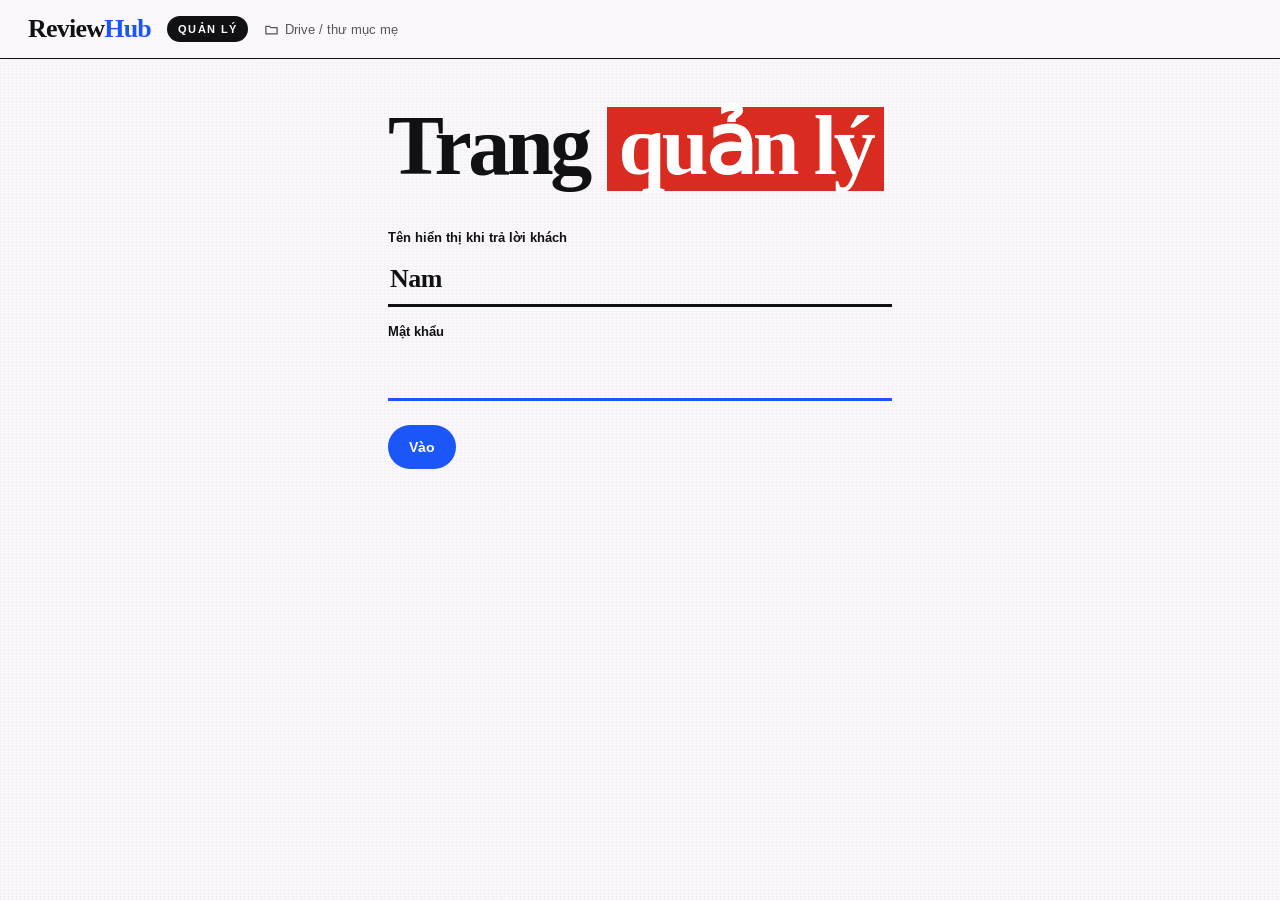
==== admin.html @ 8abb7553 "Review Hub: web nhận xét video theo timecode Co-Authored-By: Claude Opus 5.5 <noreply@anthropic.com>" ====
<!doctype html>
<html lang="vi">
<head>
<meta charset="utf-8">
<meta name="viewport" content="width=device-width, initial-scale=1, viewport-fit=cover, interactive-widget=resizes-content">
<title>Quản lý – Review Hub</title>
<meta name="robots" content="noindex">
<link rel="preconnect" href="https://fonts.googleapis.com">
<link rel="preconnect" href="https://fonts.gstatic.com" crossorigin>
<link rel="stylesheet" href="https://fonts.googleapis.com/css2?family=Tinos:ital,wght@0,400;0,700;1,700&family=Arimo:wght@400;500;700&display=swap">
<link rel="stylesheet" href="assets/app.css">
<script src="config.js"></script>
</head>
<body>
<div id="app"><div class="rh-center"><div class="rh-spin"></div>Đang tải…</div></div>
<script type="module" src="assets/admin.js"></script>
</body>
</html>
---- assets/app.css ----
/* Review Hub — blue editorial, nền trắng */
:root {
  --blue: #1B56F8; --blue-d: #1444AE; --blue-l: #EBF5FB;
  --ink: #111014; --ink-2: #55525C; --mute: #8A8693; --line: #E3DFE8; --line-2: #CFCBD6;
  --paper: #FBF8FC; --white: #fff; --red: #D92B1F; --soft: #F2F0F5;
  --serif: Tinos, 'Times New Roman', serif; --sans: Arimo, Helvetica, Arial, sans-serif;
}
* { box-sizing: border-box; }
html, body { margin: 0; height: 100%; }
body {
  font-family: var(--sans); color: var(--ink); background-color: var(--paper);
  background-image: repeating-linear-gradient(0deg, rgba(17,16,20,.02) 0 1px, transparent 1px 3px),
    repeating-linear-gradient(90deg, rgba(17,16,20,.015) 0 1px, transparent 1px 4px);
  -webkit-font-smoothing: antialiased;
}
button, input, textarea, select { font: inherit; color: inherit; }
button { cursor: pointer; }
a { color: var(--blue); }
mark { background: var(--red); color: #fff; padding: 0 .16em .05em; }
kbd { font: 700 12px var(--sans); background: var(--white); border: 1px solid var(--line-2); border-radius: 4px; padding: 1px 6px; color: var(--ink); }
:focus-visible { outline: 3px solid var(--blue); outline-offset: 2px; }
.grow { flex: 1 1 auto; }
.red { color: var(--red); }
.mute { color: var(--mute); }
.link { background: none; border: 0; padding: 4px 0; color: var(--ink-2); font-size: 13px; text-decoration: underline; text-underline-offset: 3px; text-decoration-color: var(--line-2); min-height: 32px; }
.link:hover { color: var(--ink); }
.link.danger { color: var(--red); }
[hidden] { display: none !important; }

/* ---------- khung chung ---------- */
.rh-top { display: flex; align-items: center; gap: 16px; flex-wrap: wrap; padding: 14px 28px; border-bottom: 1.5px solid var(--ink); background: rgba(251,248,252,.92); position: sticky; top: 0; z-index: 20; backdrop-filter: blur(6px); }
.rh-brand { font-family: var(--serif); font-weight: 700; font-size: 26px; letter-spacing: -.03em; color: var(--ink); text-decoration: none; }
.rh-brand span { color: var(--blue); }
.rh-crumb { font-family: var(--serif); font-weight: 700; font-size: 19px; color: var(--ink-2); }
.rh-pill { font: 700 12px var(--sans); padding: 6px 11px; border-radius: 999px; background: var(--soft); color: var(--ink-2); white-space: nowrap; }
.rh-pill.dark { background: var(--ink); color: #fff; letter-spacing: .12em; font-size: 11px; }
.rh-pill.red { background: var(--red); color: #fff; }
.rh-btn { display: inline-flex; align-items: center; justify-content: center; gap: 8px; min-height: 44px; padding: 0 20px; border-radius: 999px; border: 1.5px solid transparent; font: 700 14px var(--sans); text-decoration: none; white-space: nowrap; }
.rh-btn.primary { background: var(--blue); color: #fff; }
.rh-btn.primary:hover { background: #0A50F2; }
.rh-btn.dark { background: var(--ink); color: #fff; }
.rh-btn.outline { border-color: var(--ink); color: var(--ink); background: transparent; font-weight: 500; }
.rh-btn.ghost { border-color: var(--line-2); background: var(--white); color: var(--ink); font-weight: 500; }
.rh-btn.sm { min-height: 38px; padding: 0 15px; font-size: 13px; }
.rh-btn.lg { min-height: 54px; padding: 0 30px; font-size: 16px; }
.rh-btn:disabled { opacity: .5; cursor: progress; }
.rh-row { display: flex; align-items: center; gap: 12px; }
.rh-row.wrap { flex-wrap: wrap; }
.rh-ava { width: 32px; height: 32px; flex: 0 0 32px; border-radius: 50%; background: var(--ink); color: #fff; font: 700 13px var(--sans); display: inline-flex; align-items: center; justify-content: center; }
.rh-user { display: flex; align-items: center; gap: 8px; background: none; border: 0; padding: 4px; font-weight: 700; font-size: 14px; min-height: 44px; }
.rh-userbox { display: flex; align-items: center; gap: 10px; font-size: 14px; }
.rh-back { width: 44px; height: 44px; border-radius: 50%; border: 1.5px solid var(--line-2); background: var(--white); display: inline-flex; align-items: center; justify-content: center; }
.rh-note { font-size: 13px; color: var(--ink-2); display: inline-flex; align-items: center; gap: 6px; }
.rh-kicker { margin: 0 0 8px; font-size: 13px; font-weight: 700; letter-spacing: .14em; text-transform: uppercase; color: var(--blue); }
.rh-h1 { margin: 0; font-family: var(--serif); font-weight: 700; font-size: clamp(44px, 7vw, 84px); line-height: .94; letter-spacing: -.04em; }
.rh-h1 mark { display: inline-block; padding: 0 .14em .06em; }
.rh-lead { font-family: var(--serif); font-style: italic; font-weight: 700; font-size: 21px; color: var(--ink-2); margin: 14px 0 0; }
.rh-main { max-width: 1180px; margin: 0 auto; padding: 48px 28px 80px; }
.rh-main.wide { max-width: 1320px; }
.rh-main.narrow { max-width: 560px; }
.rh-center { min-height: 60vh; display: flex; flex-direction: column; gap: 16px; align-items: center; justify-content: center; color: var(--ink-2); }
.rh-spin { width: 34px; height: 34px; border-radius: 50%; border: 3px solid var(--line); border-top-color: var(--blue); animation: spin 0.8s linear infinite; }
@keyframes spin { to { transform: rotate(360deg); } }
.rh-toast { position: fixed; left: 50%; bottom: 24px; transform: translate(-50%, 30px); opacity: 0; transition: .25s; background: var(--ink); color: #fff; padding: 12px 18px; border-radius: 10px; font-size: 14px; z-index: 100; pointer-events: none; max-width: 90vw; }
.rh-toast.show { opacity: 1; transform: translate(-50%, 0); }
.rh-toast.err { background: var(--red); }
.demo-bar { background: var(--blue-l); color: var(--blue-d); border-radius: 10px; padding: 10px 14px; font-size: 14px; margin-bottom: 32px; display: flex; flex-wrap: wrap; gap: 6px; align-items: center; }
.demo-bar .link { color: var(--blue-d); min-height: 0; }
.rh-chip { min-height: 42px; padding: 0 16px; border-radius: 999px; border: 1.5px solid var(--line-2); background: var(--white); font-size: 14px; }
.rh-chip[aria-pressed="true"] { background: var(--ink); color: #fff; border-color: var(--ink); font-weight: 700; }

/* modal tên */
.rh-modal { position: fixed; inset: 0; background: rgba(17,16,20,.45); display: flex; align-items: center; justify-content: center; z-index: 90; padding: 16px; }
.rh-modal-card { background: var(--white); border: 1.5px solid var(--ink); border-radius: 16px; padding: 28px; width: min(480px, 100%); display: flex; flex-direction: column; gap: 12px; }
.rh-modal-card h2 { margin: 0; font-family: var(--serif); font-size: 44px; line-height: .95; letter-spacing: -.03em; }
.rh-modal-card .rh-sub { margin: 0; color: var(--ink-2); font-size: 14px; }
.rh-modal-card label, .wel-label, .login label { font-size: 13px; font-weight: 700; margin-top: 6px; }
.rh-modal-card input, .wel-form input, .login input { font: 700 26px var(--serif); border: 0; border-bottom: 3px solid var(--ink); background: transparent; padding: 6px 2px; min-height: 52px; letter-spacing: -.02em; }
.rh-modal-card input:focus, .wel-form input:focus, .login input:focus { outline: none; border-color: var(--blue); }
.rh-modal-card .rh-row { justify-content: flex-end; margin-top: 8px; }

.rh-modal-card.small { width: min(400px, 100%); }
.rh-confirm { margin: 0; font: 700 28px/1.1 var(--serif); letter-spacing: -.02em; }
.rh-btn.primary.danger { background: var(--red); }

/* chào khách */
.wel { max-width: 1180px; margin: 0 auto; padding: 56px 28px; display: flex; flex-wrap: wrap; gap: 64px; align-items: center; justify-content: center; min-height: calc(100vh - 80px); }
.wel-art { position: relative; width: 240px; height: 360px; }
.wel-thumb { position: absolute; border-radius: 6px; overflow: hidden; background: var(--blue); display: flex; align-items: center; justify-content: center; color: #fff; font: 700 28px var(--serif); text-align: center; padding: 10px; }
.wel-thumb img { width: 100%; height: 100%; object-fit: cover; position: absolute; inset: 0; }
.wel-thumb.front { width: 190px; height: 338px; right: 0; top: 0; box-shadow: 0 30px 60px -30px rgba(27,86,248,.7); }
.wel-thumb.back { width: 150px; height: 266px; left: 0; bottom: 0; background: #121318; transform: rotate(-6deg); }
.wel-form { flex: 0 1 520px; display: flex; flex-direction: column; gap: 12px; }
.wel-form .rh-row { margin-top: 12px; flex-wrap: wrap; }

/* lưới video của khách */
.vgrid { display: grid; grid-template-columns: repeat(auto-fill, minmax(320px, 1fr)); gap: 44px; margin-top: 44px; }
.vcard { display: flex; gap: 22px; color: var(--ink); text-decoration: none; align-items: flex-start; }
.vcard-thumb { position: relative; flex: 0 0 150px; aspect-ratio: 9 / 16; border-radius: 5px; overflow: hidden; background: var(--blue); display: flex; align-items: center; justify-content: center; box-shadow: 0 24px 50px -26px rgba(27,86,248,.7); }
.vcard-thumb img { position: absolute; inset: 0; width: 100%; height: 100%; object-fit: cover; z-index: 1; }
.vcard-fallback { color: #fff; font: 700 22px var(--serif); text-align: center; padding: 8px; line-height: 1; }
.vcard-ver { position: absolute; z-index: 2; top: 8px; left: 8px; background: var(--white); color: var(--ink); font: 700 11px var(--sans); padding: 4px 8px; border-radius: 999px; }
.vcard-ver.new { color: var(--blue); }
.vcard-body { display: flex; flex-direction: column; gap: 8px; padding-top: 4px; }
.vcard-body h2 { margin: 0; font: 700 30px/1 var(--serif); letter-spacing: -.02em; }
.vcard-body p { margin: 0; font-size: 14px; }
.vcard-body .rh-btn { align-self: flex-start; margin-top: 6px; }
.vcard:hover h2 { text-decoration: underline; text-decoration-thickness: 2px; text-underline-offset: 4px; }

/* đăng nhập + quản lý */
.login { display: flex; flex-direction: column; gap: 10px; margin-top: 32px; }
.login .rh-btn { margin-top: 14px; align-self: flex-start; }
.login .err { color: var(--red); font-weight: 700; margin: 0; }
.ad-hero { display: flex; flex-wrap: wrap; align-items: flex-end; gap: 24px; justify-content: space-between; margin-bottom: 40px; }
.ad-proj { border-top: 3px solid var(--ink); padding: 22px 0 10px; margin-top: 28px; }
.ad-proj-head { display: flex; align-items: center; gap: 14px; flex-wrap: wrap; }
.ad-proj-name { display: flex; align-items: center; gap: 10px; background: none; border: 0; padding: 0; min-height: 44px; }
.ad-proj-name h2 { margin: 0; font: 700 42px/1 var(--serif); letter-spacing: -.03em; }
.ad-proj-name .chev { display: inline-flex; transition: transform .2s; transform: rotate(90deg); }
.ad-proj.col .ad-proj-name .chev { transform: none; }
.ad-proj.col .ad-proj-name h2 { color: var(--mute); }
.ad-rows { margin-top: 16px; }
.ad-row { display: flex; flex-wrap: wrap; align-items: center; gap: 18px; padding: 14px 0; border-top: 1px solid var(--line); }
.ad-thumb { width: 54px; height: 96px; border-radius: 3px; background: var(--blue); overflow: hidden; flex: 0 0 auto; }
.ad-thumb img { width: 100%; height: 100%; object-fit: cover; display: block; }
.ad-name { flex: 1 1 240px; min-width: 0; display: flex; flex-direction: column; gap: 4px; }
.ad-name a { font: 700 25px var(--serif); letter-spacing: -.02em; color: var(--ink); text-decoration: none; }
.ad-name a:hover { text-decoration: underline; }
.ad-vers { display: flex; gap: 6px; flex-wrap: wrap; }
.ad-ver { font: 500 13px var(--sans); padding: 8px 11px; border-radius: 6px; background: var(--soft); color: var(--ink-2); text-decoration: none; min-height: 34px; display: inline-flex; align-items: center; }
.ad-ver.last { background: var(--blue); color: #fff; font-weight: 700; }
.ad-count { width: 150px; font-size: 14px; }
.ad-last { width: 170px; }

/* ---------- màn hình review ---------- */
.rv { height: 100vh; height: 100dvh; display: flex; flex-direction: column; }
.rv-top { position: static; gap: 14px; }
.rv-title { display: flex; align-items: baseline; gap: 10px; min-width: 0; flex-wrap: wrap; }
.rv-proj { font-size: 13px; color: var(--ink-2); }
.rv-vname { font: 700 22px var(--serif); letter-spacing: -.02em; }
.rv-vers { display: flex; border: 1.5px solid var(--ink); border-radius: 999px; overflow: hidden; flex: 0 0 auto; }
.rv-vers button { border: 0; background: var(--white); color: var(--ink-2); padding: 0 13px; min-height: 36px; font-size: 13px; border-left: 1px solid var(--line); }
.rv-vers button:first-child { border-left: 0; }
.rv-vers button[aria-pressed="true"] { background: var(--blue); color: #fff; font-weight: 700; }
.rv-body { flex: 1 1 auto; display: flex; min-height: 0; }
.rv-main { flex: 1 1 auto; min-width: 0; display: flex; flex-direction: column; align-items: stretch; padding: 16px 24px 14px; gap: 12px; }
.rv-tip { align-self: center; display: flex; flex-wrap: wrap; gap: 6px 16px; align-items: center; font-size: 13px; color: var(--ink-2); border: 1px solid var(--line); background: var(--white); border-radius: 999px; padding: 7px 16px; }
.rv-tip b { color: var(--blue); }
.rv-stagewrap { flex: 1 1 auto; min-height: 0; display: flex; gap: 14px; }
.rv-tools { display: flex; flex-direction: column; gap: 6px; background: var(--white); border: 1.5px solid var(--ink); border-radius: 14px; padding: 8px; align-self: center; }
.rv-tool { width: 44px; height: 44px; border-radius: 10px; border: 0; background: var(--white); display: flex; align-items: center; justify-content: center; color: var(--ink); }
.rv-tool:hover { background: var(--soft); }
.rv-tool[aria-pressed="true"] { background: var(--ink); color: #fff; }
.rv-tools-sep { height: 1px; background: var(--line); margin: 2px 4px; }
.rv-color { width: 44px; height: 34px; border: 0; background: none; display: flex; align-items: center; justify-content: center; border-radius: 8px; }
.rv-color span { width: 22px; height: 22px; border-radius: 50%; box-shadow: inset 0 0 0 1px rgba(17,16,20,.25); }
.rv-color[aria-pressed="true"] span { box-shadow: 0 0 0 3px var(--white), 0 0 0 5px var(--ink); }
.rv-stagebox { position: relative; flex: 1 1 auto; min-width: 0; min-height: 0; display: flex; align-items: center; justify-content: center; }
.rv-stage { position: relative; background: #000; border-radius: 4px; overflow: hidden; touch-action: none; user-select: none; -webkit-user-select: none; box-shadow: 0 30px 60px -32px rgba(27,86,248,.55); }
.rv-stage.tool-cursor { cursor: copy; }
.rv-stage:not(.tool-cursor) { cursor: crosshair; }
.rv-video { position: absolute; inset: 0; width: 100%; height: 100%; object-fit: fill; display: block; pointer-events: none; }
.rv-ov { position: absolute; inset: 0; pointer-events: none; overflow: visible; }
.rv-pins { position: absolute; inset: 0; pointer-events: none; }
.rv-pin { position: absolute; width: 30px; height: 44px; margin: -44px 0 0 -15px; border: 0; padding: 0; background: none; pointer-events: auto; cursor: pointer; display: flex; flex-direction: column; align-items: center; }
.rv-pin span { width: 30px; height: 30px; border-radius: 50%; border: 2.5px solid #fff; display: flex; align-items: center; justify-content: center; color: #fff; font: 700 13px var(--sans); background: var(--ink); box-shadow: 0 4px 12px rgba(0,0,0,.35); }
.rv-pin::after { content: ''; width: 2.5px; height: 14px; background: #fff; box-shadow: 0 2px 4px rgba(0,0,0,.4); }
.rv-pin.done span { background: #8A8693; }
.rv-pin.sel span { background: #fff; color: var(--blue); border-color: var(--blue); box-shadow: 0 0 0 4px rgba(255,255,255,.6), 0 4px 12px rgba(0,0,0,.35); }
.rv-pin.draft span { background: var(--red); box-shadow: 0 0 0 6px rgba(217,43,31,.3); }
.rv-pin.draft { pointer-events: none; }
.rv-label { position: absolute; left: 0; top: 0; max-width: 85%; background: var(--ink); color: #fff; font: 700 13px/1.35 var(--sans); padding: 7px 11px; border-radius: 0 0 8px 0; pointer-events: none; }
.rv-loading { position: absolute; inset: auto; color: var(--ink-2); background: var(--white); border: 1px solid var(--line); border-radius: 10px; padding: 10px 14px; font-size: 14px; max-width: 320px; text-align: center; }
.rv-quick { position: absolute; z-index: 5; width: 330px; background: var(--white); border: 1.5px solid var(--ink); border-radius: 12px; box-shadow: 0 20px 40px -18px rgba(17,16,20,.45); padding: 14px; display: flex; flex-direction: column; gap: 10px; }
.rv-quick-title, .rv-gen-label { font: 700 11px var(--sans); letter-spacing: .12em; text-transform: uppercase; color: var(--red); }
.rv-gen-label { color: var(--blue); }
.rv-quick textarea, .rv-composer textarea, .rv-reply textarea { width: 100%; font: 400 17px/1.3 var(--serif); border: 0; border-bottom: 2px solid var(--ink); resize: none; padding: 2px 0 6px; background: transparent; }
.rv-quick textarea:focus, .rv-composer textarea:focus, .rv-reply textarea:focus { outline: none; border-color: var(--blue); }
.rv-quick-row { display: flex; align-items: center; gap: 8px; }
.rv-composer .rv-quick-row, .rv-reply .rv-quick-row { flex-wrap: wrap; }
.rv-hint { font-size: 12px; color: var(--mute); }
.rv-ctrl { display: flex; flex-direction: column; gap: 6px; width: 100%; max-width: 900px; align-self: center; }
.rv-tl { position: relative; height: 30px; cursor: pointer; touch-action: none; }
.rv-tl-track { position: absolute; left: 0; right: 0; top: 18px; height: 5px; background: var(--line); border-radius: 3px; }
.rv-tl-prog { position: absolute; left: 0; top: 18px; height: 5px; background: var(--blue); border-radius: 3px; pointer-events: none; }
.rv-tl-head { position: absolute; top: 12px; width: 16px; height: 16px; margin-left: -8px; border-radius: 50%; background: var(--blue); border: 3px solid #fff; box-shadow: 0 0 0 1.5px var(--blue); pointer-events: none; }
.rv-tl-marks { position: absolute; inset: 0; }
.rv-mark { position: absolute; top: 0; width: 14px; height: 14px; margin-left: -7px; border-radius: 50%; border: 2px solid #fff; padding: 0; background: var(--red); box-shadow: 0 1px 3px rgba(0,0,0,.25); }
.rv-mark::before { content: ''; position: absolute; inset: -8px; }
.rv-mark.done { background: #B8BDCB; }
.rv-mark.sel { background: var(--blue); }
.rv-ctrl-row { display: flex; align-items: center; gap: 10px; flex-wrap: wrap; }
.rv-icon { width: 44px; height: 44px; border-radius: 50%; border: 1.5px solid var(--line-2); background: var(--white); display: inline-flex; align-items: center; justify-content: center; }
.rv-play { width: 52px; height: 52px; border-radius: 50%; border: 0; background: var(--ink); color: #fff; display: inline-flex; align-items: center; justify-content: center; }
.rv-time { font: 700 20px var(--sans); letter-spacing: -.01em; margin-left: 6px; font-variant-numeric: tabular-nums; }
.rv-time span { color: var(--mute); font-weight: 400; }
.rv-frame { font-size: 12px; color: var(--mute); font-variant-numeric: tabular-nums; }
.rv-speed { min-height: 40px; border: 1.5px solid var(--line-2); border-radius: 999px; padding: 0 10px; background: var(--white); font-size: 13px; }

.rv-side { flex: 0 0 420px; max-width: 460px; border-left: 1.5px solid var(--ink); background: var(--white); display: flex; flex-direction: column; min-height: 0; }
.rv-side-head { padding: 14px 22px 0; display: flex; align-items: flex-end; gap: 18px; border-bottom: 1px solid var(--line); flex-wrap: wrap; }
.rv-count { margin: 0; padding: 10px 0 12px; font: 700 15px/1 var(--sans); letter-spacing: 0; white-space: nowrap; }
.rv-tabs { display: flex; gap: 16px; }
.rv-tabs button { background: none; border: 0; border-bottom: 3px solid transparent; padding: 10px 0; min-height: 44px; font-size: 14px; color: var(--ink-2); }
.rv-tabs button[aria-selected="true"] { border-bottom-color: var(--blue); color: var(--ink); font-weight: 700; }
.rv-list { flex: 1 1 auto; overflow: auto; padding: 6px 22px 10px; }
.rv-empty { color: var(--ink-2); font-family: var(--serif); font-style: italic; font-size: 18px; padding: 28px 0; }
.rv-c { padding: 14px 0; border-bottom: 1px solid var(--line); display: flex; flex-direction: column; gap: 8px; cursor: pointer; }
.rv-c.sel { background: var(--blue-l); margin: 6px -14px; padding: 14px; border-radius: 10px; border-bottom-color: transparent; }
.rv-c.editing { outline: 2px dashed var(--red); outline-offset: -2px; border-radius: 10px; margin: 6px -14px; padding: 14px; }
.rv-c-top { display: flex; align-items: center; gap: 10px; }
.rv-c-who { display: flex; flex-direction: column; font-size: 14px; line-height: 1.2; min-width: 0; }
.rv-ago { font-size: 12px; color: var(--mute); }
.rv-tc { font: 700 12px var(--sans); padding: 0 10px; min-height: 30px; border-radius: 999px; border: 0; background: var(--ink); color: #fff; white-space: nowrap; }
.rv-c.sel .rv-tc { background: var(--blue); }
.rv-c-text { margin: 0; font: 400 18px/1.3 var(--serif); letter-spacing: -.01em; white-space: pre-wrap; overflow-wrap: anywhere; }
.rv-c-text.muted { color: var(--red); font-style: italic; font-size: 15px; }
.rv-c.is-done .rv-c-text { color: var(--mute); text-decoration: line-through; }
.rv-c-act { display: flex; align-items: center; gap: 14px; flex-wrap: wrap; font-size: 13px; color: var(--ink-2); }
.rv-badge { display: inline-flex; align-items: center; gap: 5px; color: var(--red); font-weight: 700; }
.rv-check { display: inline-flex; align-items: center; gap: 6px; font-size: 13px; min-height: 32px; cursor: pointer; }
.rv-check input { width: 18px; height: 18px; accent-color: var(--blue); }
.rv-reply { margin-left: 18px; padding: 8px 0 4px 12px; border-left: 2px solid var(--line); display: flex; flex-direction: column; gap: 4px; cursor: default; }
.rv-reply-top { display: flex; align-items: center; gap: 8px; font-size: 13px; }
.rv-reply p { margin: 0; font: 400 16px/1.3 var(--serif); white-space: pre-wrap; overflow-wrap: anywhere; }
.rv-reply.editing { gap: 8px; }
.rv-old { padding: 0 22px; }
.rv-old-btn { width: 100%; display: flex; align-items: center; gap: 8px; background: var(--soft); border: 0; border-radius: 10px; padding: 12px 14px; margin: 8px 0; font-size: 14px; color: var(--ink-2); text-align: left; min-height: 44px; }
.rv-old-btn b { color: var(--ink); }
.rv-old-btn .chev { display: inline-flex; transition: transform .2s; }
.rv-old-btn[aria-expanded="true"] .chev { transform: rotate(90deg); }
.rv-old-list { max-height: 260px; overflow: auto; opacity: .85; }
.rv-composer { border-top: 1.5px solid var(--ink); padding: 14px 22px 18px; display: flex; flex-direction: column; gap: 10px; }

/* ---------- khung nhận xét bám ghim ---------- */
.rv-quick.up::before, .rv-quick.down::after { content: ''; position: absolute; left: var(--ax, 50%); width: 14px; height: 14px; margin-left: -7px; background: var(--white); border: 1.5px solid var(--ink); transform: rotate(45deg); }
.rv-quick.up::before { top: -8.5px; border-right: 0; border-bottom: 0; }
.rv-quick.down::after { bottom: -8.5px; border-left: 0; border-top: 0; }

/* ---------- ghi chú phiên bản ---------- */
.rv-note { margin: 16px 22px 0; padding: 14px 16px; background: var(--blue-l); border-radius: 12px; display: flex; flex-direction: column; gap: 8px; }
.rv-note-head { display: flex; align-items: center; gap: 10px; font-size: 13px; flex-wrap: wrap; }
.rv-note-head b { font: 700 12px var(--sans); letter-spacing: .12em; text-transform: uppercase; color: var(--blue-d); }
.rv-note-head .link { min-height: 28px; padding: 0; color: var(--blue-d); }
.rv-note-text { margin: 0; font: 400 17px/1.35 var(--serif); white-space: pre-wrap; overflow-wrap: anywhere; }
.rv-note-text.muted { color: var(--ink-2); font-style: italic; font-size: 15px; }
.rv-note textarea { width: 100%; font: 400 17px/1.35 var(--serif); border: 0; border-bottom: 2px solid var(--ink); background: transparent; resize: vertical; padding: 4px 0 6px; }
.rv-note textarea:focus { outline: none; border-color: var(--blue); }
.rv-note .rv-quick-row { flex-wrap: wrap; }
.rv-staff { display: inline-block; margin-left: 6px; font: 700 10px var(--sans); letter-spacing: .08em; text-transform: uppercase; background: var(--blue); color: #fff; padding: 2px 6px; border-radius: 4px; vertical-align: 2px; }

/* ---------- giao diện quản trị ---------- */
.rh-pill.light { background: rgba(255,255,255,.14); color: #fff; letter-spacing: .12em; font-size: 11px; text-decoration: none; }
.rh-btn.light { background: #fff; color: var(--ink); }
.rv.is-admin .rv-top, .rh-page.is-admin .rh-top { background: var(--ink); color: #fff; border-bottom-color: var(--ink); }
.rv.is-admin .rv-top .rv-proj, .rh-page.is-admin .rh-crumb { color: #B8BDCB; }
.rv.is-admin .rv-top .rh-back { background: transparent; border-color: rgba(255,255,255,.3); color: #fff; }
.rv.is-admin .rv-top .rv-vers { border-color: rgba(255,255,255,.5); }
.rv.is-admin .rv-top .rh-ava { background: #fff; color: var(--ink); }
.rh-page.is-admin .rh-brand, .rh-page.is-admin .rh-userbox, .rh-page.is-admin .rh-userbox .link { color: #fff; }
.rh-page.is-admin .rh-userbox .rh-ava { background: #fff; color: var(--ink); }

/* ---------- điện thoại / màn hẹp ---------- */
@media (max-width: 900px) {
  .rh-top { padding: 10px 14px; gap: 10px; }
  .rh-hide-sm { display: none !important; }
  .rh-main { padding: 28px 16px 60px; }
  .vgrid { grid-template-columns: 1fr; gap: 28px; }
  .vcard-thumb { flex-basis: 112px; }
  .vcard-body h2 { font-size: 24px; }
  .ad-proj-name h2 { font-size: 30px; }
  .ad-count, .ad-last { width: auto; }
  .ad-row { gap: 10px 14px; }

  .rv { height: auto; min-height: 100dvh; }
  .rv-top { flex-wrap: wrap; }
  .rv-top .rh-pill { display: none; }
  .rv-title { flex: 1 1 0; }
  .rv-vname { font-size: 18px; }
  .rv-proj { display: none; }
  .rv-vers { order: 5; width: 100%; overflow-x: auto; }
  .rv-vers button { flex: 1 0 auto; }
  .rh-user-name { display: none; }
  .rv-body { flex-direction: column; }
  .rv-main { padding: 10px 10px 8px; gap: 8px; }
  .rv-tip { display: none; }
  .rv-stagewrap { flex-direction: column; gap: 8px; }
  .rv-tools { flex-direction: row; align-self: stretch; justify-content: space-between; overflow-x: auto; padding: 4px; border-radius: 12px; }
  .rv-tools-sep { width: 1px; height: auto; margin: 4px 2px; }
  .rv-tool { width: 40px; height: 40px; flex: 0 0 auto; }
  .rv-color { width: 32px; flex: 0 0 auto; }
  .rv-stagebox { flex: 0 0 auto; }
  .rv-time { font-size: 17px; }
  .rv-frame { display: none; }
  .rv-side { flex: 1 1 auto; max-width: none; border-left: 0; border-top: 1.5px solid var(--ink); border-radius: 18px 18px 0 0; }
  .rv-side-head { padding: 14px 16px 0; }
  .rv-count { font-size: 15px; }
  .rv-list { overflow: visible; padding: 4px 16px 8px; }
  .rv-old { padding: 0 16px; }
  .rv-composer { padding: 12px 16px 20px; }
  .rv-hint { display: none; }
  .rv-note { margin: 12px 16px 0; }
  .rh-modal-card h2 { font-size: 34px; }
  .wel { gap: 28px; padding: 24px 16px; min-height: 0; }
  .wel-art { display: none; }
}
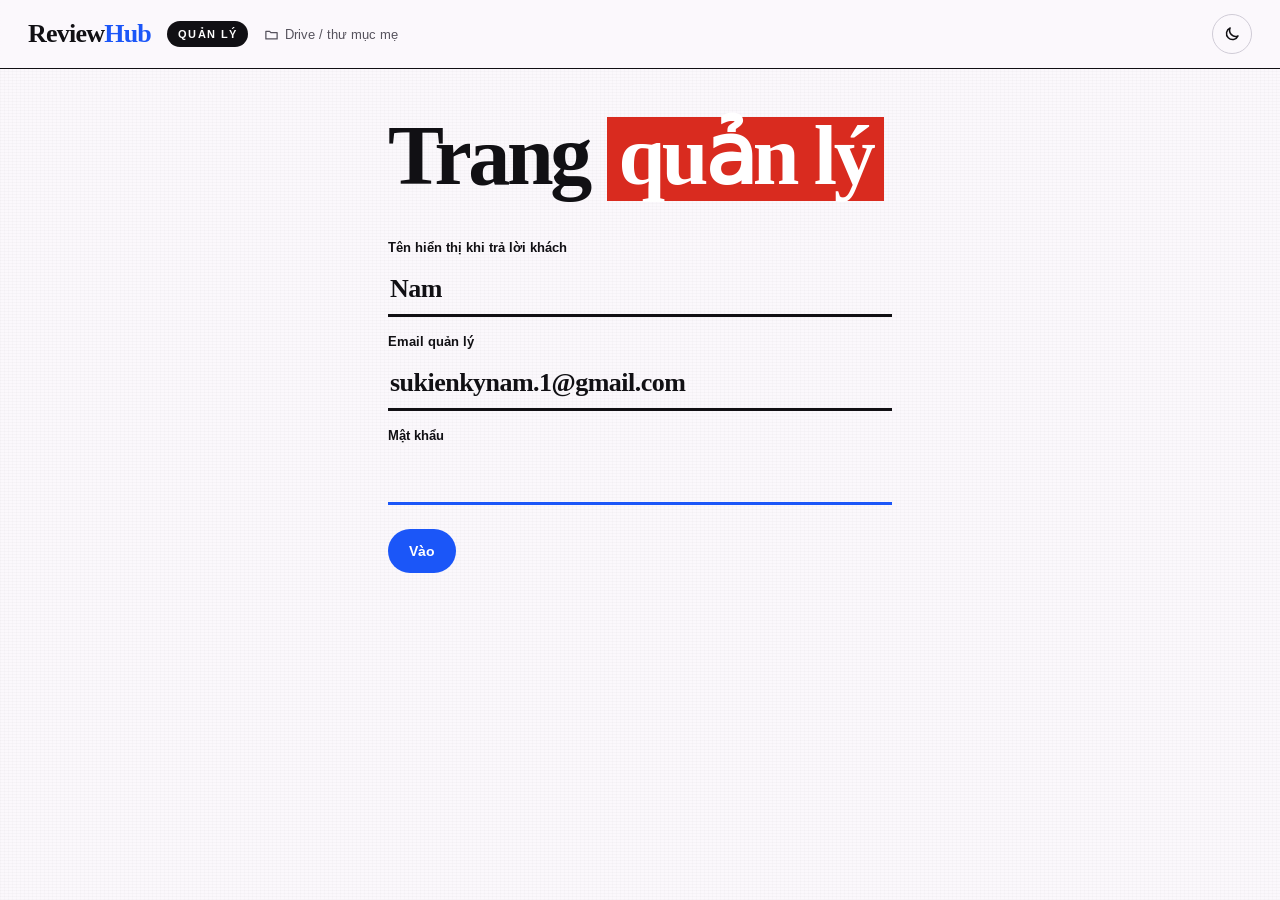
==== commit 59f7c890: "Thêm giao diện tối (nút chuyển sáng/tối, theo cài đặt máy) Co-Authored-By: Claude Opus 5.5 <noreply@" ====
--- a/admin.html
+++ b/admin.html
@@ -9,6 +9,7 @@
 <link rel="preconnect" href="https://fonts.gstatic.com" crossorigin>
 <link rel="stylesheet" href="https://fonts.googleapis.com/css2?family=Tinos:ital,wght@0,400;0,700;1,700&family=Arimo:wght@400;500;700&display=swap">
 <link rel="stylesheet" href="assets/app.css">
+<script>try{var t=localStorage.getItem("rh-theme")||(matchMedia("(prefers-color-scheme: dark)").matches?"dark":"light");document.documentElement.dataset.theme=t}catch(e){}</script>
 <script src="config.js"></script>
 </head>
 <body>
--- a/assets/app.css
+++ b/assets/app.css
@@ -3,6 +3,7 @@
   --blue: #1B56F8; --blue-d: #1444AE; --blue-l: #EBF5FB;
   --ink: #111014; --ink-2: #55525C; --mute: #8A8693; --line: #E3DFE8; --line-2: #CFCBD6;
   --paper: #FBF8FC; --white: #fff; --red: #D92B1F; --soft: #F2F0F5;
+  --on-ink: #fff; --surface-ink: #111014;
   --serif: Tinos, 'Times New Roman', serif; --sans: Arimo, Helvetica, Arial, sans-serif;
 }
 * { box-sizing: border-box; }
@@ -33,12 +34,12 @@
 .rh-brand span { color: var(--blue); }
 .rh-crumb { font-family: var(--serif); font-weight: 700; font-size: 19px; color: var(--ink-2); }
 .rh-pill { font: 700 12px var(--sans); padding: 6px 11px; border-radius: 999px; background: var(--soft); color: var(--ink-2); white-space: nowrap; }
-.rh-pill.dark { background: var(--ink); color: #fff; letter-spacing: .12em; font-size: 11px; }
+.rh-pill.dark { background: var(--ink); color: var(--on-ink); letter-spacing: .12em; font-size: 11px; }
 .rh-pill.red { background: var(--red); color: #fff; }
 .rh-btn { display: inline-flex; align-items: center; justify-content: center; gap: 8px; min-height: 44px; padding: 0 20px; border-radius: 999px; border: 1.5px solid transparent; font: 700 14px var(--sans); text-decoration: none; white-space: nowrap; }
 .rh-btn.primary { background: var(--blue); color: #fff; }
 .rh-btn.primary:hover { background: #0A50F2; }
-.rh-btn.dark { background: var(--ink); color: #fff; }
+.rh-btn.dark { background: var(--ink); color: var(--on-ink); }
 .rh-btn.outline { border-color: var(--ink); color: var(--ink); background: transparent; font-weight: 500; }
 .rh-btn.ghost { border-color: var(--line-2); background: var(--white); color: var(--ink); font-weight: 500; }
 .rh-btn.sm { min-height: 38px; padding: 0 15px; font-size: 13px; }
@@ -46,7 +47,7 @@
 .rh-btn:disabled { opacity: .5; cursor: progress; }
 .rh-row { display: flex; align-items: center; gap: 12px; }
 .rh-row.wrap { flex-wrap: wrap; }
-.rh-ava { width: 32px; height: 32px; flex: 0 0 32px; border-radius: 50%; background: var(--ink); color: #fff; font: 700 13px var(--sans); display: inline-flex; align-items: center; justify-content: center; }
+.rh-ava { width: 32px; height: 32px; flex: 0 0 32px; border-radius: 50%; background: var(--ink); color: var(--on-ink); font: 700 13px var(--sans); display: inline-flex; align-items: center; justify-content: center; }
 .rh-user { display: flex; align-items: center; gap: 8px; background: none; border: 0; padding: 4px; font-weight: 700; font-size: 14px; min-height: 44px; }
 .rh-userbox { display: flex; align-items: center; gap: 10px; font-size: 14px; }
 .rh-back { width: 44px; height: 44px; border-radius: 50%; border: 1.5px solid var(--line-2); background: var(--white); display: inline-flex; align-items: center; justify-content: center; }
@@ -61,13 +62,13 @@
 .rh-center { min-height: 60vh; display: flex; flex-direction: column; gap: 16px; align-items: center; justify-content: center; color: var(--ink-2); }
 .rh-spin { width: 34px; height: 34px; border-radius: 50%; border: 3px solid var(--line); border-top-color: var(--blue); animation: spin 0.8s linear infinite; }
 @keyframes spin { to { transform: rotate(360deg); } }
-.rh-toast { position: fixed; left: 50%; bottom: 24px; transform: translate(-50%, 30px); opacity: 0; transition: .25s; background: var(--ink); color: #fff; padding: 12px 18px; border-radius: 10px; font-size: 14px; z-index: 100; pointer-events: none; max-width: 90vw; }
+.rh-toast { position: fixed; left: 50%; bottom: 24px; transform: translate(-50%, 30px); opacity: 0; transition: .25s; background: var(--ink); color: var(--on-ink); padding: 12px 18px; border-radius: 10px; font-size: 14px; z-index: 100; pointer-events: none; max-width: 90vw; }
 .rh-toast.show { opacity: 1; transform: translate(-50%, 0); }
 .rh-toast.err { background: var(--red); }
 .demo-bar { background: var(--blue-l); color: var(--blue-d); border-radius: 10px; padding: 10px 14px; font-size: 14px; margin-bottom: 32px; display: flex; flex-wrap: wrap; gap: 6px; align-items: center; }
 .demo-bar .link { color: var(--blue-d); min-height: 0; }
 .rh-chip { min-height: 42px; padding: 0 16px; border-radius: 999px; border: 1.5px solid var(--line-2); background: var(--white); font-size: 14px; }
-.rh-chip[aria-pressed="true"] { background: var(--ink); color: #fff; border-color: var(--ink); font-weight: 700; }
+.rh-chip[aria-pressed="true"] { background: var(--ink); color: var(--on-ink); border-color: var(--ink); font-weight: 700; }
 
 /* modal tên */
 .rh-modal { position: fixed; inset: 0; background: rgba(17,16,20,.45); display: flex; align-items: center; justify-content: center; z-index: 90; padding: 16px; }
@@ -150,7 +151,7 @@
 .rv-tools { display: flex; flex-direction: column; gap: 6px; background: var(--white); border: 1.5px solid var(--ink); border-radius: 14px; padding: 8px; align-self: center; }
 .rv-tool { width: 44px; height: 44px; border-radius: 10px; border: 0; background: var(--white); display: flex; align-items: center; justify-content: center; color: var(--ink); }
 .rv-tool:hover { background: var(--soft); }
-.rv-tool[aria-pressed="true"] { background: var(--ink); color: #fff; }
+.rv-tool[aria-pressed="true"] { background: var(--ink); color: var(--on-ink); }
 .rv-tools-sep { height: 1px; background: var(--line); margin: 2px 4px; }
 .rv-color { width: 44px; height: 34px; border: 0; background: none; display: flex; align-items: center; justify-content: center; border-radius: 8px; }
 .rv-color span { width: 22px; height: 22px; border-radius: 50%; box-shadow: inset 0 0 0 1px rgba(17,16,20,.25); }
@@ -163,13 +164,13 @@
 .rv-ov { position: absolute; inset: 0; pointer-events: none; overflow: visible; }
 .rv-pins { position: absolute; inset: 0; pointer-events: none; }
 .rv-pin { position: absolute; width: 30px; height: 44px; margin: -44px 0 0 -15px; border: 0; padding: 0; background: none; pointer-events: auto; cursor: pointer; display: flex; flex-direction: column; align-items: center; }
-.rv-pin span { width: 30px; height: 30px; border-radius: 50%; border: 2.5px solid #fff; display: flex; align-items: center; justify-content: center; color: #fff; font: 700 13px var(--sans); background: var(--ink); box-shadow: 0 4px 12px rgba(0,0,0,.35); }
+.rv-pin span { width: 30px; height: 30px; border-radius: 50%; border: 2.5px solid #fff; display: flex; align-items: center; justify-content: center; color: #fff; font: 700 13px var(--sans); background: var(--surface-ink); box-shadow: 0 4px 12px rgba(0,0,0,.35); }
 .rv-pin::after { content: ''; width: 2.5px; height: 14px; background: #fff; box-shadow: 0 2px 4px rgba(0,0,0,.4); }
 .rv-pin.done span { background: #8A8693; }
 .rv-pin.sel span { background: #fff; color: var(--blue); border-color: var(--blue); box-shadow: 0 0 0 4px rgba(255,255,255,.6), 0 4px 12px rgba(0,0,0,.35); }
 .rv-pin.draft span { background: var(--red); box-shadow: 0 0 0 6px rgba(217,43,31,.3); }
 .rv-pin.draft { pointer-events: none; }
-.rv-label { position: absolute; left: 0; top: 0; max-width: 85%; background: var(--ink); color: #fff; font: 700 13px/1.35 var(--sans); padding: 7px 11px; border-radius: 0 0 8px 0; pointer-events: none; }
+.rv-label { position: absolute; left: 0; top: 0; max-width: 85%; background: var(--surface-ink); color: #fff; font: 700 13px/1.35 var(--sans); padding: 7px 11px; border-radius: 0 0 8px 0; pointer-events: none; }
 .rv-loading { position: absolute; inset: auto; color: var(--ink-2); background: var(--white); border: 1px solid var(--line); border-radius: 10px; padding: 10px 14px; font-size: 14px; max-width: 320px; text-align: center; }
 .rv-quick { position: absolute; z-index: 5; width: 330px; background: var(--white); border: 1.5px solid var(--ink); border-radius: 12px; box-shadow: 0 20px 40px -18px rgba(17,16,20,.45); padding: 14px; display: flex; flex-direction: column; gap: 10px; }
 .rv-quick-title, .rv-gen-label { font: 700 11px var(--sans); letter-spacing: .12em; text-transform: uppercase; color: var(--red); }
@@ -191,7 +192,7 @@
 .rv-mark.sel { background: var(--blue); }
 .rv-ctrl-row { display: flex; align-items: center; gap: 10px; flex-wrap: wrap; }
 .rv-icon { width: 44px; height: 44px; border-radius: 50%; border: 1.5px solid var(--line-2); background: var(--white); display: inline-flex; align-items: center; justify-content: center; }
-.rv-play { width: 52px; height: 52px; border-radius: 50%; border: 0; background: var(--ink); color: #fff; display: inline-flex; align-items: center; justify-content: center; }
+.rv-play { width: 52px; height: 52px; border-radius: 50%; border: 0; background: var(--ink); color: var(--on-ink); display: inline-flex; align-items: center; justify-content: center; }
 .rv-time { font: 700 20px var(--sans); letter-spacing: -.01em; margin-left: 6px; font-variant-numeric: tabular-nums; }
 .rv-time span { color: var(--mute); font-weight: 400; }
 .rv-frame { font-size: 12px; color: var(--mute); font-variant-numeric: tabular-nums; }
@@ -211,7 +212,7 @@
 .rv-c-top { display: flex; align-items: center; gap: 10px; }
 .rv-c-who { display: flex; flex-direction: column; font-size: 14px; line-height: 1.2; min-width: 0; }
 .rv-ago { font-size: 12px; color: var(--mute); }
-.rv-tc { font: 700 12px var(--sans); padding: 0 10px; min-height: 30px; border-radius: 999px; border: 0; background: var(--ink); color: #fff; white-space: nowrap; }
+.rv-tc { font: 700 12px var(--sans); padding: 0 10px; min-height: 30px; border-radius: 999px; border: 0; background: var(--ink); color: var(--on-ink); white-space: nowrap; }
 .rv-c.sel .rv-tc { background: var(--blue); }
 .rv-c-text { margin: 0; font: 400 18px/1.3 var(--serif); letter-spacing: -.01em; white-space: pre-wrap; overflow-wrap: anywhere; }
 .rv-c-text.muted { color: var(--red); font-style: italic; font-size: 15px; }
@@ -251,14 +252,44 @@
 
 /* ---------- giao diện quản trị ---------- */
 .rh-pill.light { background: rgba(255,255,255,.14); color: #fff; letter-spacing: .12em; font-size: 11px; text-decoration: none; }
-.rh-btn.light { background: #fff; color: var(--ink); }
-.rv.is-admin .rv-top, .rh-page.is-admin .rh-top { background: var(--ink); color: #fff; border-bottom-color: var(--ink); }
+.rh-btn.light { background: #fff; color: #111014; }
+.rv.is-admin .rv-top, .rh-page.is-admin .rh-top { background: var(--surface-ink); color: #fff; border-bottom-color: var(--surface-ink); }
 .rv.is-admin .rv-top .rv-proj, .rh-page.is-admin .rh-crumb { color: #B8BDCB; }
 .rv.is-admin .rv-top .rh-back { background: transparent; border-color: rgba(255,255,255,.3); color: #fff; }
 .rv.is-admin .rv-top .rv-vers { border-color: rgba(255,255,255,.5); }
-.rv.is-admin .rv-top .rh-ava { background: #fff; color: var(--ink); }
+.rv.is-admin .rv-top .rh-ava { background: #fff; color: #111014; }
 .rh-page.is-admin .rh-brand, .rh-page.is-admin .rh-userbox, .rh-page.is-admin .rh-userbox .link { color: #fff; }
-.rh-page.is-admin .rh-userbox .rh-ava { background: #fff; color: var(--ink); }
+.rh-page.is-admin .rh-userbox .rh-ava { background: #fff; color: #111014; }
+
+
+/* ---------- giao diện tối ---------- */
+.rh-theme { width: 40px; height: 40px; border-radius: 50%; border: 1.5px solid var(--line-2); background: transparent; color: inherit; display: inline-flex; align-items: center; justify-content: center; flex: 0 0 auto; }
+.is-admin .rh-theme { border-color: rgba(255,255,255,.3); color: #fff; }
+:root[data-theme="dark"] {
+  color-scheme: dark;
+  --ink: #F2F0F5; --ink-2: #B8B4C2; --mute: #8A8693; --line: #2A2731; --line-2: #3B3743;
+  --paper: #0E0B0F; --white: #18161D; --soft: #222029; --blue: #3B82F9; --blue-d: #8DB4FF; --blue-l: rgba(59,130,249,.16);
+  --red: #EE3B2E; --on-ink: #111014;
+}
+:root[data-theme="dark"] body {
+  background-image: repeating-linear-gradient(0deg, rgba(255,255,255,.018) 0 1px, transparent 1px 3px),
+    repeating-linear-gradient(90deg, rgba(255,255,255,.012) 0 1px, transparent 1px 4px);
+}
+:root[data-theme="dark"] .rh-top { background: rgba(14,11,15,.9); }
+:root[data-theme="dark"] .rh-btn.primary:hover { background: #2C6CFA; }
+:root[data-theme="dark"] .rv-stage { box-shadow: 0 30px 70px -30px rgba(59,130,249,.45); }
+:root[data-theme="dark"] .rv-tl-head { border-color: var(--paper); }
+:root[data-theme="dark"] .rv-mark { border-color: var(--paper); }
+:root[data-theme="dark"] .rv-color[aria-pressed="true"] span { box-shadow: 0 0 0 3px var(--white), 0 0 0 5px var(--ink); }
+:root[data-theme="dark"] .rh-modal { background: rgba(0,0,0,.6); }
+:root[data-theme="dark"] .vcard-ver { background: var(--white); }
+:root[data-theme="dark"] .rv-pin.done span { background: #55525C; }
+:root[data-theme="dark"] .rh-top, :root[data-theme="dark"] .rv-side, :root[data-theme="dark"] .rv-tools,
+:root[data-theme="dark"] .rv-composer, :root[data-theme="dark"] .rv-vers, :root[data-theme="dark"] .rv-quick,
+:root[data-theme="dark"] .rh-modal-card, :root[data-theme="dark"] .ad-proj { border-color: var(--line-2); }
+:root[data-theme="dark"] .rv-color span { box-shadow: inset 0 0 0 1px rgba(255,255,255,.35); }
+:root[data-theme="dark"] .rh-btn.outline { border-color: var(--line-2); }
+:root[data-theme="dark"] mark { background: var(--red); color: #fff; }
 
 /* ---------- điện thoại / màn hẹp ---------- */
 @media (max-width: 900px) {
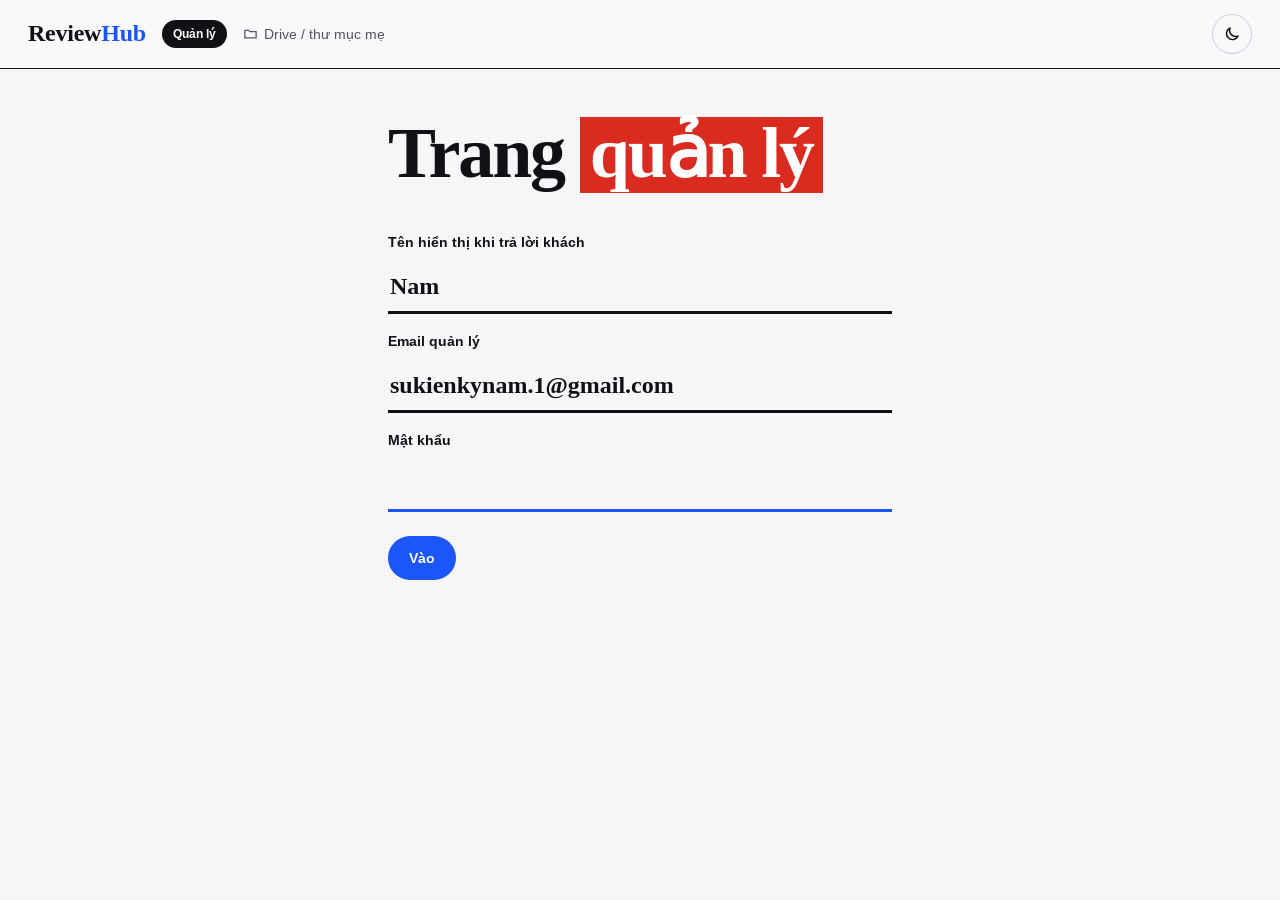
==== commit 34b3a14b: "So sánh 2 phiên bản (khoá giữ độ lệch) + hệ thống cỡ chữ theo thang cổ điển Co-Authored-By: Claude O" ====
--- a/admin.html
+++ b/admin.html
@@ -7,7 +7,7 @@
 <meta name="robots" content="noindex">
 <link rel="preconnect" href="https://fonts.googleapis.com">
 <link rel="preconnect" href="https://fonts.gstatic.com" crossorigin>
-<link rel="stylesheet" href="https://fonts.googleapis.com/css2?family=Tinos:ital,wght@0,400;0,700;1,700&family=Arimo:wght@400;500;700&display=swap">
+<link rel="stylesheet" href="https://fonts.googleapis.com/css2?family=Tinos:ital,wght@0,400;0,700;1,400family=Tinos:ital,wght@0,400;0,700;1,700&family=Arimo:wght@400;500;700family=Arimo:wght@400;700&display=swap">
 <link rel="stylesheet" href="assets/app.css">
 <script>try{var t=localStorage.getItem("rh-theme")||(matchMedia("(prefers-color-scheme: dark)").matches?"dark":"light");document.documentElement.dataset.theme=t}catch(e){}</script>
 <script src="config.js"></script>
--- a/assets/app.css
+++ b/assets/app.css
@@ -5,6 +5,25 @@
   --paper: #FBF8FC; --white: #fff; --red: #D92B1F; --soft: #F2F0F5;
   --on-ink: #fff; --surface-ink: #111014;
   --serif: Tinos, 'Times New Roman', serif; --sans: Arimo, Helvetica, Arial, sans-serif;
+  /* THANG CỠ CHỮ — lấy từ thang cổ điển trong "The Elements of Typographic Style" (Bringhurst):
+     6 7 8 9 10 11 12 14 16 18 21 24 36 48 60 72. Web này chỉ dùng 9 nấc dưới đây, không có cỡ nào khác.
+     Mỗi nấc lớn hơn nấc trước khoảng 1,14–1,5 lần nên mắt phân biệt được ngay đâu là cấp trên, cấp dưới. */
+  --fs-12: 12px; --fs-14: 14px; --fs-16: 16px; --fs-18: 18px; --fs-21: 21px; --fs-24: 24px; --fs-36: 36px; --fs-48: 48px; --fs-72: 72px;
+  /* VAI TRÒ — 2 họ chữ, mỗi họ một việc:
+     Tinos (serif)  = lời con người viết + tên của sự vật: tiêu đề, tên dự án/video, nội dung nhận xét, ghi chú.
+     Arimo (sans)   = giao diện máy: nút, tab, nhãn, thời gian, số đếm, timecode.
+     Chỉ dùng 2 độ đậm: 400 (đọc) và 700 (nhấn / bấm được). */
+  --t-meta: 400 var(--fs-12)/1.35 var(--sans);      /* phụ: "2 giờ trước", số khung, gợi ý phím */
+  --t-label: 700 var(--fs-12)/1.35 var(--sans);     /* nhãn nhỏ đầu khối: "Ghi chú v2", "Nhận xét #6" */
+  --t-ui: 400 var(--fs-14)/1.35 var(--sans);        /* chữ giao diện: tab, link, nút phụ */
+  --t-ui-b: 700 var(--fs-14)/1.35 var(--sans);      /* nút chính, tên người viết, tab đang chọn */
+  --t-reply: 400 var(--fs-16)/1.5 var(--serif);     /* trả lời: thấp hơn nhận xét gốc 1 nấc */
+  --t-read: 400 var(--fs-18)/1.5 var(--serif);      /* nội dung đọc: nhận xét, ghi chú (serif cần dãn dòng hơn sans) */
+  --t-name: 700 var(--fs-21)/1.2 var(--serif);      /* tên video trên thanh trên, tên video trong danh sách quản lý */
+  --t-time: 700 var(--fs-21)/1 var(--sans);         /* đồng hồ timecode, số cố định độ rộng */
+  --t-h3: 700 var(--fs-24)/1.15 var(--serif);       /* tên video trên thẻ, câu hỏi xác nhận */
+  --t-h2: 700 var(--fs-36)/1.05 var(--serif);       /* tên dự án, tiêu đề hộp thoại */
+  --t-h1: 700 var(--fs-72)/1 var(--serif);          /* tiêu đề trang */
 }
 * { box-sizing: border-box; }
 html, body { margin: 0; height: 100%; }
@@ -15,79 +34,80 @@
   -webkit-font-smoothing: antialiased;
 }
 button, input, textarea, select { font: inherit; color: inherit; }
+body { font: var(--t-ui); }
 button { cursor: pointer; }
 a { color: var(--blue); }
 mark { background: var(--red); color: #fff; padding: 0 .16em .05em; }
-kbd { font: 700 12px var(--sans); background: var(--white); border: 1px solid var(--line-2); border-radius: 4px; padding: 1px 6px; color: var(--ink); }
+kbd { font: var(--t-label); background: var(--white); border: 1px solid var(--line-2); border-radius: 4px; padding: 1px 6px; color: var(--ink); }
 :focus-visible { outline: 3px solid var(--blue); outline-offset: 2px; }
 .grow { flex: 1 1 auto; }
 .red { color: var(--red); }
 .mute { color: var(--mute); }
-.link { background: none; border: 0; padding: 4px 0; color: var(--ink-2); font-size: 13px; text-decoration: underline; text-underline-offset: 3px; text-decoration-color: var(--line-2); min-height: 32px; }
+.link { background: none; border: 0; padding: 4px 0; color: var(--ink-2); font: var(--t-ui); text-decoration: underline; text-underline-offset: 3px; text-decoration-color: var(--line-2); min-height: 32px; }
 .link:hover { color: var(--ink); }
 .link.danger { color: var(--red); }
 [hidden] { display: none !important; }
 
 /* ---------- khung chung ---------- */
 .rh-top { display: flex; align-items: center; gap: 16px; flex-wrap: wrap; padding: 14px 28px; border-bottom: 1.5px solid var(--ink); background: rgba(251,248,252,.92); position: sticky; top: 0; z-index: 20; backdrop-filter: blur(6px); }
-.rh-brand { font-family: var(--serif); font-weight: 700; font-size: 26px; letter-spacing: -.03em; color: var(--ink); text-decoration: none; }
+.rh-brand { font: var(--t-h3); letter-spacing: -.01em; color: var(--ink); text-decoration: none; }
 .rh-brand span { color: var(--blue); }
-.rh-crumb { font-family: var(--serif); font-weight: 700; font-size: 19px; color: var(--ink-2); }
-.rh-pill { font: 700 12px var(--sans); padding: 6px 11px; border-radius: 999px; background: var(--soft); color: var(--ink-2); white-space: nowrap; }
-.rh-pill.dark { background: var(--ink); color: var(--on-ink); letter-spacing: .12em; font-size: 11px; }
+.rh-crumb { font: var(--t-name); color: var(--ink-2); }
+.rh-pill { font: var(--t-label); padding: 6px 11px; border-radius: 999px; background: var(--soft); color: var(--ink-2); white-space: nowrap; }
+.rh-pill.dark { background: var(--ink); color: var(--on-ink); }
 .rh-pill.red { background: var(--red); color: #fff; }
-.rh-btn { display: inline-flex; align-items: center; justify-content: center; gap: 8px; min-height: 44px; padding: 0 20px; border-radius: 999px; border: 1.5px solid transparent; font: 700 14px var(--sans); text-decoration: none; white-space: nowrap; }
+.rh-btn { display: inline-flex; align-items: center; justify-content: center; gap: 8px; min-height: 44px; padding: 0 20px; border-radius: 999px; border: 1.5px solid transparent; font: var(--t-ui-b); text-decoration: none; white-space: nowrap; }
 .rh-btn.primary { background: var(--blue); color: #fff; }
 .rh-btn.primary:hover { background: #0A50F2; }
 .rh-btn.dark { background: var(--ink); color: var(--on-ink); }
-.rh-btn.outline { border-color: var(--ink); color: var(--ink); background: transparent; font-weight: 500; }
-.rh-btn.ghost { border-color: var(--line-2); background: var(--white); color: var(--ink); font-weight: 500; }
-.rh-btn.sm { min-height: 38px; padding: 0 15px; font-size: 13px; }
-.rh-btn.lg { min-height: 54px; padding: 0 30px; font-size: 16px; }
+.rh-btn.outline { border-color: var(--ink); color: var(--ink); background: transparent; font-weight: 400; }
+.rh-btn.ghost { border-color: var(--line-2); background: var(--white); color: var(--ink); font-weight: 400; }
+.rh-btn.sm { min-height: 38px; padding: 0 15px; }
+.rh-btn.lg { min-height: 54px; padding: 0 30px; font-size: var(--fs-16); }
 .rh-btn:disabled { opacity: .5; cursor: progress; }
 .rh-row { display: flex; align-items: center; gap: 12px; }
 .rh-row.wrap { flex-wrap: wrap; }
-.rh-ava { width: 32px; height: 32px; flex: 0 0 32px; border-radius: 50%; background: var(--ink); color: var(--on-ink); font: 700 13px var(--sans); display: inline-flex; align-items: center; justify-content: center; }
-.rh-user { display: flex; align-items: center; gap: 8px; background: none; border: 0; padding: 4px; font-weight: 700; font-size: 14px; min-height: 44px; }
-.rh-userbox { display: flex; align-items: center; gap: 10px; font-size: 14px; }
+.rh-ava { width: 32px; height: 32px; flex: 0 0 32px; border-radius: 50%; background: var(--ink); color: var(--on-ink); font: var(--t-label); display: inline-flex; align-items: center; justify-content: center; }
+.rh-user { display: flex; align-items: center; gap: 8px; background: none; border: 0; padding: 4px; font: var(--t-ui-b); min-height: 44px; }
+.rh-userbox { display: flex; align-items: center; gap: 10px; }
 .rh-back { width: 44px; height: 44px; border-radius: 50%; border: 1.5px solid var(--line-2); background: var(--white); display: inline-flex; align-items: center; justify-content: center; }
-.rh-note { font-size: 13px; color: var(--ink-2); display: inline-flex; align-items: center; gap: 6px; }
-.rh-kicker { margin: 0 0 8px; font-size: 13px; font-weight: 700; letter-spacing: .14em; text-transform: uppercase; color: var(--blue); }
-.rh-h1 { margin: 0; font-family: var(--serif); font-weight: 700; font-size: clamp(44px, 7vw, 84px); line-height: .94; letter-spacing: -.04em; }
+.rh-note { font: var(--t-ui); color: var(--ink-2); display: inline-flex; align-items: center; gap: 6px; }
+.rh-kicker { margin: 0 0 12px; font: var(--t-ui-b); color: var(--blue); }
+.rh-h1 { margin: 0; font: var(--t-h1); letter-spacing: -.03em; }
 .rh-h1 mark { display: inline-block; padding: 0 .14em .06em; }
-.rh-lead { font-family: var(--serif); font-style: italic; font-weight: 700; font-size: 21px; color: var(--ink-2); margin: 14px 0 0; }
+.rh-lead { font: italic 400 var(--fs-21)/1.4 var(--serif); color: var(--ink-2); margin: 16px 0 0; max-width: 36em; }
 .rh-main { max-width: 1180px; margin: 0 auto; padding: 48px 28px 80px; }
 .rh-main.wide { max-width: 1320px; }
 .rh-main.narrow { max-width: 560px; }
 .rh-center { min-height: 60vh; display: flex; flex-direction: column; gap: 16px; align-items: center; justify-content: center; color: var(--ink-2); }
 .rh-spin { width: 34px; height: 34px; border-radius: 50%; border: 3px solid var(--line); border-top-color: var(--blue); animation: spin 0.8s linear infinite; }
 @keyframes spin { to { transform: rotate(360deg); } }
-.rh-toast { position: fixed; left: 50%; bottom: 24px; transform: translate(-50%, 30px); opacity: 0; transition: .25s; background: var(--ink); color: var(--on-ink); padding: 12px 18px; border-radius: 10px; font-size: 14px; z-index: 100; pointer-events: none; max-width: 90vw; }
+.rh-toast { position: fixed; left: 50%; bottom: 24px; transform: translate(-50%, 30px); opacity: 0; transition: .25s; background: var(--ink); color: var(--on-ink); padding: 12px 18px; border-radius: 10px; font: var(--t-ui); z-index: 100; pointer-events: none; max-width: 90vw; }
 .rh-toast.show { opacity: 1; transform: translate(-50%, 0); }
 .rh-toast.err { background: var(--red); }
-.demo-bar { background: var(--blue-l); color: var(--blue-d); border-radius: 10px; padding: 10px 14px; font-size: 14px; margin-bottom: 32px; display: flex; flex-wrap: wrap; gap: 6px; align-items: center; }
+.demo-bar { background: var(--blue-l); color: var(--blue-d); border-radius: 10px; padding: 10px 14px; font: var(--t-ui); margin-bottom: 32px; display: flex; flex-wrap: wrap; gap: 6px; align-items: center; }
 .demo-bar .link { color: var(--blue-d); min-height: 0; }
-.rh-chip { min-height: 42px; padding: 0 16px; border-radius: 999px; border: 1.5px solid var(--line-2); background: var(--white); font-size: 14px; }
+.rh-chip { min-height: 42px; padding: 0 16px; border-radius: 999px; border: 1.5px solid var(--line-2); background: var(--white); font: var(--t-ui); }
 .rh-chip[aria-pressed="true"] { background: var(--ink); color: var(--on-ink); border-color: var(--ink); font-weight: 700; }
 
 /* modal tên */
 .rh-modal { position: fixed; inset: 0; background: rgba(17,16,20,.45); display: flex; align-items: center; justify-content: center; z-index: 90; padding: 16px; }
 .rh-modal-card { background: var(--white); border: 1.5px solid var(--ink); border-radius: 16px; padding: 28px; width: min(480px, 100%); display: flex; flex-direction: column; gap: 12px; }
-.rh-modal-card h2 { margin: 0; font-family: var(--serif); font-size: 44px; line-height: .95; letter-spacing: -.03em; }
-.rh-modal-card .rh-sub { margin: 0; color: var(--ink-2); font-size: 14px; }
-.rh-modal-card label, .wel-label, .login label { font-size: 13px; font-weight: 700; margin-top: 6px; }
-.rh-modal-card input, .wel-form input, .login input { font: 700 26px var(--serif); border: 0; border-bottom: 3px solid var(--ink); background: transparent; padding: 6px 2px; min-height: 52px; letter-spacing: -.02em; }
+.rh-modal-card h2 { margin: 0; font: var(--t-h2); letter-spacing: -.01em; }
+.rh-modal-card .rh-sub { margin: 0; color: var(--ink-2); font: var(--t-ui); }
+.rh-modal-card label, .wel-label, .login label { font: var(--t-ui-b); margin-top: 8px; }
+.rh-modal-card input, .wel-form input, .login input { font: var(--t-h3); border: 0; border-bottom: 3px solid var(--ink); background: transparent; padding: 6px 2px; min-height: 52px; }
 .rh-modal-card input:focus, .wel-form input:focus, .login input:focus { outline: none; border-color: var(--blue); }
 .rh-modal-card .rh-row { justify-content: flex-end; margin-top: 8px; }
 
 .rh-modal-card.small { width: min(400px, 100%); }
-.rh-confirm { margin: 0; font: 700 28px/1.1 var(--serif); letter-spacing: -.02em; }
+.rh-confirm { margin: 0; font: var(--t-h3); }
 .rh-btn.primary.danger { background: var(--red); }
 
 /* chào khách */
 .wel { max-width: 1180px; margin: 0 auto; padding: 56px 28px; display: flex; flex-wrap: wrap; gap: 64px; align-items: center; justify-content: center; min-height: calc(100vh - 80px); }
 .wel-art { position: relative; width: 240px; height: 360px; }
-.wel-thumb { position: absolute; border-radius: 6px; overflow: hidden; background: var(--blue); display: flex; align-items: center; justify-content: center; color: #fff; font: 700 28px var(--serif); text-align: center; padding: 10px; }
+.wel-thumb { position: absolute; border-radius: 6px; overflow: hidden; background: var(--blue); display: flex; align-items: center; justify-content: center; color: #fff; font: var(--t-h3); text-align: center; padding: 10px; }
 .wel-thumb img { width: 100%; height: 100%; object-fit: cover; position: absolute; inset: 0; }
 .wel-thumb.front { width: 190px; height: 338px; right: 0; top: 0; box-shadow: 0 30px 60px -30px rgba(27,86,248,.7); }
 .wel-thumb.back { width: 150px; height: 266px; left: 0; bottom: 0; background: #121318; transform: rotate(-6deg); }
@@ -95,28 +115,28 @@
 .wel-form .rh-row { margin-top: 12px; flex-wrap: wrap; }
 
 /* lưới video của khách */
-.vgrid { display: grid; grid-template-columns: repeat(auto-fill, minmax(320px, 1fr)); gap: 44px; margin-top: 44px; }
+.vgrid { display: grid; grid-template-columns: repeat(auto-fill, minmax(min(100%, 440px), 1fr)); gap: 48px; margin-top: 48px; }
 .vcard { display: flex; gap: 22px; color: var(--ink); text-decoration: none; align-items: flex-start; }
 .vcard-thumb { position: relative; flex: 0 0 150px; aspect-ratio: 9 / 16; border-radius: 5px; overflow: hidden; background: var(--blue); display: flex; align-items: center; justify-content: center; box-shadow: 0 24px 50px -26px rgba(27,86,248,.7); }
 .vcard-thumb img { position: absolute; inset: 0; width: 100%; height: 100%; object-fit: cover; z-index: 1; }
-.vcard-fallback { color: #fff; font: 700 22px var(--serif); text-align: center; padding: 8px; line-height: 1; }
-.vcard-ver { position: absolute; z-index: 2; top: 8px; left: 8px; background: var(--white); color: var(--ink); font: 700 11px var(--sans); padding: 4px 8px; border-radius: 999px; }
+.vcard-fallback { color: #fff; font: var(--t-name); text-align: center; padding: 8px; }
+.vcard-ver { position: absolute; z-index: 2; top: 8px; left: 8px; background: var(--white); color: var(--ink); font: var(--t-label); padding: 4px 8px; border-radius: 999px; }
 .vcard-ver.new { color: var(--blue); }
 .vcard-body { display: flex; flex-direction: column; gap: 8px; padding-top: 4px; }
-.vcard-body h2 { margin: 0; font: 700 30px/1 var(--serif); letter-spacing: -.02em; }
-.vcard-body p { margin: 0; font-size: 14px; }
+.vcard-body h2 { margin: 0; font: var(--t-h3); }
+.vcard-body p { margin: 0; font: var(--t-ui); color: var(--ink-2); }
 .vcard-body .rh-btn { align-self: flex-start; margin-top: 6px; }
 .vcard:hover h2 { text-decoration: underline; text-decoration-thickness: 2px; text-underline-offset: 4px; }
 
 /* đăng nhập + quản lý */
 .login { display: flex; flex-direction: column; gap: 10px; margin-top: 32px; }
 .login .rh-btn { margin-top: 14px; align-self: flex-start; }
-.login .err { color: var(--red); font-weight: 700; margin: 0; }
+.login .err { color: var(--red); font: var(--t-ui-b); margin: 0; }
 .ad-hero { display: flex; flex-wrap: wrap; align-items: flex-end; gap: 24px; justify-content: space-between; margin-bottom: 40px; }
 .ad-proj { border-top: 3px solid var(--ink); padding: 22px 0 10px; margin-top: 28px; }
 .ad-proj-head { display: flex; align-items: center; gap: 14px; flex-wrap: wrap; }
 .ad-proj-name { display: flex; align-items: center; gap: 10px; background: none; border: 0; padding: 0; min-height: 44px; }
-.ad-proj-name h2 { margin: 0; font: 700 42px/1 var(--serif); letter-spacing: -.03em; }
+.ad-proj-name h2 { margin: 0; font: var(--t-h2); letter-spacing: -.01em; }
 .ad-proj-name .chev { display: inline-flex; transition: transform .2s; transform: rotate(90deg); }
 .ad-proj.col .ad-proj-name .chev { transform: none; }
 .ad-proj.col .ad-proj-name h2 { color: var(--mute); }
@@ -125,27 +145,27 @@
 .ad-thumb { width: 54px; height: 96px; border-radius: 3px; background: var(--blue); overflow: hidden; flex: 0 0 auto; }
 .ad-thumb img { width: 100%; height: 100%; object-fit: cover; display: block; }
 .ad-name { flex: 1 1 240px; min-width: 0; display: flex; flex-direction: column; gap: 4px; }
-.ad-name a { font: 700 25px var(--serif); letter-spacing: -.02em; color: var(--ink); text-decoration: none; }
+.ad-name a { font: var(--t-name); color: var(--ink); text-decoration: none; }
 .ad-name a:hover { text-decoration: underline; }
 .ad-vers { display: flex; gap: 6px; flex-wrap: wrap; }
-.ad-ver { font: 500 13px var(--sans); padding: 8px 11px; border-radius: 6px; background: var(--soft); color: var(--ink-2); text-decoration: none; min-height: 34px; display: inline-flex; align-items: center; }
+.ad-ver { font: var(--t-ui); padding: 8px 11px; border-radius: 6px; background: var(--soft); color: var(--ink-2); text-decoration: none; min-height: 34px; display: inline-flex; align-items: center; }
 .ad-ver.last { background: var(--blue); color: #fff; font-weight: 700; }
-.ad-count { width: 150px; font-size: 14px; }
+.ad-count { width: 150px; font: var(--t-ui); }
 .ad-last { width: 170px; }
 
 /* ---------- màn hình review ---------- */
 .rv { height: 100vh; height: 100dvh; display: flex; flex-direction: column; }
 .rv-top { position: static; gap: 14px; }
 .rv-title { display: flex; align-items: baseline; gap: 10px; min-width: 0; flex-wrap: wrap; }
-.rv-proj { font-size: 13px; color: var(--ink-2); }
-.rv-vname { font: 700 22px var(--serif); letter-spacing: -.02em; }
+.rv-proj { font: var(--t-ui); color: var(--ink-2); }
+.rv-vname { font: var(--t-name); }
 .rv-vers { display: flex; border: 1.5px solid var(--ink); border-radius: 999px; overflow: hidden; flex: 0 0 auto; }
-.rv-vers button { border: 0; background: var(--white); color: var(--ink-2); padding: 0 13px; min-height: 36px; font-size: 13px; border-left: 1px solid var(--line); }
+.rv-vers button { border: 0; background: var(--white); color: var(--ink-2); padding: 0 13px; min-height: 36px; font: var(--t-ui); border-left: 1px solid var(--line); }
 .rv-vers button:first-child { border-left: 0; }
 .rv-vers button[aria-pressed="true"] { background: var(--blue); color: #fff; font-weight: 700; }
 .rv-body { flex: 1 1 auto; display: flex; min-height: 0; }
 .rv-main { flex: 1 1 auto; min-width: 0; display: flex; flex-direction: column; align-items: stretch; padding: 16px 24px 14px; gap: 12px; }
-.rv-tip { align-self: center; display: flex; flex-wrap: wrap; gap: 6px 16px; align-items: center; font-size: 13px; color: var(--ink-2); border: 1px solid var(--line); background: var(--white); border-radius: 999px; padding: 7px 16px; }
+.rv-tip { align-self: center; display: flex; flex-wrap: wrap; gap: 6px 16px; align-items: center; font: var(--t-meta); color: var(--ink-2); border: 1px solid var(--line); background: var(--white); border-radius: 999px; padding: 7px 16px; }
 .rv-tip b { color: var(--blue); }
 .rv-stagewrap { flex: 1 1 auto; min-height: 0; display: flex; gap: 14px; }
 .rv-tools { display: flex; flex-direction: column; gap: 6px; background: var(--white); border: 1.5px solid var(--ink); border-radius: 14px; padding: 8px; align-self: center; }
@@ -164,28 +184,37 @@
 .rv-ov { position: absolute; inset: 0; pointer-events: none; overflow: visible; }
 .rv-pins { position: absolute; inset: 0; pointer-events: none; }
 .rv-pin { position: absolute; width: 30px; height: 44px; margin: -44px 0 0 -15px; border: 0; padding: 0; background: none; pointer-events: auto; cursor: pointer; display: flex; flex-direction: column; align-items: center; }
-.rv-pin span { width: 30px; height: 30px; border-radius: 50%; border: 2.5px solid #fff; display: flex; align-items: center; justify-content: center; color: #fff; font: 700 13px var(--sans); background: var(--surface-ink); box-shadow: 0 4px 12px rgba(0,0,0,.35); }
+.rv-pin span { width: 30px; height: 30px; border-radius: 50%; border: 2.5px solid #fff; display: flex; align-items: center; justify-content: center; color: #fff; font: var(--t-label); font-size: var(--fs-14); background: var(--surface-ink); box-shadow: 0 4px 12px rgba(0,0,0,.35); }
 .rv-pin::after { content: ''; width: 2.5px; height: 14px; background: #fff; box-shadow: 0 2px 4px rgba(0,0,0,.4); }
 .rv-pin.done span { background: #8A8693; }
 .rv-pin.sel span { background: #fff; color: var(--blue); border-color: var(--blue); box-shadow: 0 0 0 4px rgba(255,255,255,.6), 0 4px 12px rgba(0,0,0,.35); }
 .rv-pin.draft span { background: var(--red); box-shadow: 0 0 0 6px rgba(217,43,31,.3); }
 .rv-pin.draft { pointer-events: none; }
-.rv-label { position: absolute; left: 0; top: 0; max-width: 85%; background: var(--surface-ink); color: #fff; font: 700 13px/1.35 var(--sans); padding: 7px 11px; border-radius: 0 0 8px 0; pointer-events: none; }
-.rv-loading { position: absolute; inset: auto; color: var(--ink-2); background: var(--white); border: 1px solid var(--line); border-radius: 10px; padding: 10px 14px; font-size: 14px; max-width: 320px; text-align: center; }
+.rv-label { position: absolute; left: 0; top: 0; max-width: 85%; background: var(--surface-ink); color: #fff; font: var(--t-ui-b); padding: 7px 11px; border-radius: 0 0 8px 0; pointer-events: none; }
+.rv-loading { position: absolute; inset: auto; color: var(--ink-2); background: var(--white); border: 1px solid var(--line); border-radius: 10px; padding: 10px 14px; font: var(--t-ui); max-width: 320px; text-align: center; }
 .rv-quick { position: absolute; z-index: 5; width: 330px; background: var(--white); border: 1.5px solid var(--ink); border-radius: 12px; box-shadow: 0 20px 40px -18px rgba(17,16,20,.45); padding: 14px; display: flex; flex-direction: column; gap: 10px; }
-.rv-quick-title, .rv-gen-label { font: 700 11px var(--sans); letter-spacing: .12em; text-transform: uppercase; color: var(--red); }
+.rv-quick-title, .rv-gen-label { font: var(--t-label); color: var(--red); }
 .rv-gen-label { color: var(--blue); }
-.rv-quick textarea, .rv-composer textarea, .rv-reply textarea { width: 100%; font: 400 17px/1.3 var(--serif); border: 0; border-bottom: 2px solid var(--ink); resize: none; padding: 2px 0 6px; background: transparent; }
+.rv-quick textarea, .rv-composer textarea, .rv-reply textarea { width: 100%; font: var(--t-read); border: 0; border-bottom: 2px solid var(--ink); resize: none; padding: 2px 0 6px; background: transparent; }
 .rv-quick textarea:focus, .rv-composer textarea:focus, .rv-reply textarea:focus { outline: none; border-color: var(--blue); }
 .rv-quick-row { display: flex; align-items: center; gap: 8px; }
 .rv-composer .rv-quick-row, .rv-reply .rv-quick-row { flex-wrap: wrap; }
-.rv-hint { font-size: 12px; color: var(--mute); }
+.rv-hint { font: var(--t-meta); color: var(--mute); }
 .rv-ctrl { display: flex; flex-direction: column; gap: 6px; width: 100%; max-width: 900px; align-self: center; }
-.rv-tl { position: relative; height: 30px; cursor: pointer; touch-action: none; }
-.rv-tl-track { position: absolute; left: 0; right: 0; top: 18px; height: 5px; background: var(--line); border-radius: 3px; }
-.rv-tl-prog { position: absolute; left: 0; top: 18px; height: 5px; background: var(--blue); border-radius: 3px; pointer-events: none; }
-.rv-tl-head { position: absolute; top: 12px; width: 16px; height: 16px; margin-left: -8px; border-radius: 50%; background: var(--blue); border: 3px solid #fff; box-shadow: 0 0 0 1.5px var(--blue); pointer-events: none; }
-.rv-tl-marks { position: absolute; inset: 0; }
+.rv-tl { --sh: 0px; position: relative; height: calc(30px + var(--sh)); cursor: pointer; touch-action: none; }
+.rv-tl.has-strip { --sh: 50px; }
+.rv-strip { position: absolute; left: 0; top: 0; width: 100%; height: calc(var(--sh) - 6px); border-radius: 6px; background: var(--line); display: block; pointer-events: none; }
+.rv-tl:not(.has-strip) .rv-strip { display: none; }
+.rv-tl-track { position: absolute; left: 0; right: 0; top: calc(18px + var(--sh)); height: 5px; background: var(--line); border-radius: 3px; }
+.rv-tl-prog { position: absolute; left: 0; top: calc(18px + var(--sh)); height: 5px; background: var(--blue); border-radius: 3px; pointer-events: none; }
+.rv-tl-head { position: absolute; top: calc(12px + var(--sh)); width: 16px; height: 16px; margin-left: -8px; border-radius: 50%; background: var(--blue); border: 3px solid #fff; box-shadow: 0 0 0 1.5px var(--blue); pointer-events: none; }
+.rv-tl-marks { position: absolute; left: 0; right: 0; bottom: 0; top: var(--sh); }
+.rv-tl-head::after { content: ''; position: absolute; left: 50%; bottom: calc(100% + 3px); width: 2px; margin-left: -1px; height: calc(var(--sh) + 6px); background: var(--blue); border-radius: 1px; box-shadow: 0 0 0 1px rgba(255,255,255,.7); opacity: 0; }
+.rv-tl.has-strip .rv-tl-head::after { opacity: 1; }
+.rv-tl-pop { position: absolute; bottom: calc(100% + 8px); transform: translateX(-50%); z-index: 30; pointer-events: none; display: flex; flex-direction: column; align-items: center; gap: 4px; padding: 4px; background: var(--ink); border-radius: 8px; box-shadow: 0 6px 18px rgba(0,0,0,.25); }
+.rv-tl-pop[hidden] { display: none; }
+.rv-pop-img { display: block; border-radius: 5px; background: #000; }
+.rv-pop-time { font: var(--t-label); color: var(--paper); padding: 2px 4px 3px; font-variant-numeric: tabular-nums; }
 .rv-mark { position: absolute; top: 0; width: 14px; height: 14px; margin-left: -7px; border-radius: 50%; border: 2px solid #fff; padding: 0; background: var(--red); box-shadow: 0 1px 3px rgba(0,0,0,.25); }
 .rv-mark::before { content: ''; position: absolute; inset: -8px; }
 .rv-mark.done { background: #B8BDCB; }
@@ -193,40 +222,42 @@
 .rv-ctrl-row { display: flex; align-items: center; gap: 10px; flex-wrap: wrap; }
 .rv-icon { width: 44px; height: 44px; border-radius: 50%; border: 1.5px solid var(--line-2); background: var(--white); display: inline-flex; align-items: center; justify-content: center; }
 .rv-play { width: 52px; height: 52px; border-radius: 50%; border: 0; background: var(--ink); color: var(--on-ink); display: inline-flex; align-items: center; justify-content: center; }
-.rv-time { font: 700 20px var(--sans); letter-spacing: -.01em; margin-left: 6px; font-variant-numeric: tabular-nums; }
+.rv-time { font: var(--t-time); margin-left: 6px; font-variant-numeric: tabular-nums; }
 .rv-time span { color: var(--mute); font-weight: 400; }
-.rv-frame { font-size: 12px; color: var(--mute); font-variant-numeric: tabular-nums; }
-.rv-speed { min-height: 40px; border: 1.5px solid var(--line-2); border-radius: 999px; padding: 0 10px; background: var(--white); font-size: 13px; }
+.rv-frame { font: var(--t-meta); color: var(--mute); font-variant-numeric: tabular-nums; }
+.rv-speed { min-height: 40px; border: 1.5px solid var(--line-2); border-radius: 999px; padding: 0 10px; background: var(--white); font: var(--t-ui); }
 
 .rv-side { flex: 0 0 420px; max-width: 460px; border-left: 1.5px solid var(--ink); background: var(--white); display: flex; flex-direction: column; min-height: 0; }
 .rv-side-head { padding: 14px 22px 0; display: flex; align-items: flex-end; gap: 18px; border-bottom: 1px solid var(--line); flex-wrap: wrap; }
-.rv-count { margin: 0; padding: 10px 0 12px; font: 700 15px/1 var(--sans); letter-spacing: 0; white-space: nowrap; }
+.rv-export { display: flex; align-items: center; gap: 8px; padding: 10px 22px; border-bottom: 1px solid var(--line); flex-wrap: wrap; }
+.rv-export-l { font: var(--t-label); color: var(--blue); margin-right: auto; }
+.rv-count { margin: 0; padding: 10px 0 12px; font: var(--t-ui-b); white-space: nowrap; }
 .rv-tabs { display: flex; gap: 16px; }
-.rv-tabs button { background: none; border: 0; border-bottom: 3px solid transparent; padding: 10px 0; min-height: 44px; font-size: 14px; color: var(--ink-2); }
+.rv-tabs button { background: none; border: 0; border-bottom: 3px solid transparent; padding: 10px 0; min-height: 44px; font: var(--t-ui); color: var(--ink-2); }
 .rv-tabs button[aria-selected="true"] { border-bottom-color: var(--blue); color: var(--ink); font-weight: 700; }
 .rv-list { flex: 1 1 auto; overflow: auto; padding: 6px 22px 10px; }
-.rv-empty { color: var(--ink-2); font-family: var(--serif); font-style: italic; font-size: 18px; padding: 28px 0; }
+.rv-empty { color: var(--ink-2); font: italic var(--t-read); padding: 28px 0; }
 .rv-c { padding: 14px 0; border-bottom: 1px solid var(--line); display: flex; flex-direction: column; gap: 8px; cursor: pointer; }
 .rv-c.sel { background: var(--blue-l); margin: 6px -14px; padding: 14px; border-radius: 10px; border-bottom-color: transparent; }
 .rv-c.editing { outline: 2px dashed var(--red); outline-offset: -2px; border-radius: 10px; margin: 6px -14px; padding: 14px; }
 .rv-c-top { display: flex; align-items: center; gap: 10px; }
-.rv-c-who { display: flex; flex-direction: column; font-size: 14px; line-height: 1.2; min-width: 0; }
-.rv-ago { font-size: 12px; color: var(--mute); }
-.rv-tc { font: 700 12px var(--sans); padding: 0 10px; min-height: 30px; border-radius: 999px; border: 0; background: var(--ink); color: var(--on-ink); white-space: nowrap; }
+.rv-c-who { display: flex; flex-direction: column; font: var(--t-ui); min-width: 0; }
+.rv-ago { font: var(--t-meta); color: var(--mute); }
+.rv-tc { font: var(--t-label); font-variant-numeric: tabular-nums; padding: 0 10px; min-height: 30px; border-radius: 999px; border: 0; background: var(--ink); color: var(--on-ink); white-space: nowrap; }
 .rv-c.sel .rv-tc { background: var(--blue); }
-.rv-c-text { margin: 0; font: 400 18px/1.3 var(--serif); letter-spacing: -.01em; white-space: pre-wrap; overflow-wrap: anywhere; }
-.rv-c-text.muted { color: var(--red); font-style: italic; font-size: 15px; }
+.rv-c-text { margin: 0; font: var(--t-read); white-space: pre-wrap; overflow-wrap: anywhere; }
+.rv-c-text.muted { color: var(--red); font: italic var(--t-reply); }
 .rv-c.is-done .rv-c-text { color: var(--mute); text-decoration: line-through; }
-.rv-c-act { display: flex; align-items: center; gap: 14px; flex-wrap: wrap; font-size: 13px; color: var(--ink-2); }
+.rv-c-act { display: flex; align-items: center; gap: 14px; flex-wrap: wrap; font: var(--t-ui); color: var(--ink-2); }
 .rv-badge { display: inline-flex; align-items: center; gap: 5px; color: var(--red); font-weight: 700; }
-.rv-check { display: inline-flex; align-items: center; gap: 6px; font-size: 13px; min-height: 32px; cursor: pointer; }
+.rv-check { display: inline-flex; align-items: center; gap: 6px; font: var(--t-ui); min-height: 32px; cursor: pointer; }
 .rv-check input { width: 18px; height: 18px; accent-color: var(--blue); }
 .rv-reply { margin-left: 18px; padding: 8px 0 4px 12px; border-left: 2px solid var(--line); display: flex; flex-direction: column; gap: 4px; cursor: default; }
-.rv-reply-top { display: flex; align-items: center; gap: 8px; font-size: 13px; }
-.rv-reply p { margin: 0; font: 400 16px/1.3 var(--serif); white-space: pre-wrap; overflow-wrap: anywhere; }
+.rv-reply-top { display: flex; align-items: center; gap: 8px; font: var(--t-ui); }
+.rv-reply p { margin: 0; font: var(--t-reply); white-space: pre-wrap; overflow-wrap: anywhere; }
 .rv-reply.editing { gap: 8px; }
 .rv-old { padding: 0 22px; }
-.rv-old-btn { width: 100%; display: flex; align-items: center; gap: 8px; background: var(--soft); border: 0; border-radius: 10px; padding: 12px 14px; margin: 8px 0; font-size: 14px; color: var(--ink-2); text-align: left; min-height: 44px; }
+.rv-old-btn { width: 100%; display: flex; align-items: center; gap: 8px; background: var(--soft); border: 0; border-radius: 10px; padding: 12px 14px; margin: 8px 0; font: var(--t-ui); color: var(--ink-2); text-align: left; min-height: 44px; }
 .rv-old-btn b { color: var(--ink); }
 .rv-old-btn .chev { display: inline-flex; transition: transform .2s; }
 .rv-old-btn[aria-expanded="true"] .chev { transform: rotate(90deg); }
@@ -238,20 +269,37 @@
 .rv-quick.up::before { top: -8.5px; border-right: 0; border-bottom: 0; }
 .rv-quick.down::after { bottom: -8.5px; border-left: 0; border-top: 0; }
 
+/* ---------- so sánh phiên bản ---------- */
+.rv-cmp-btn[aria-pressed="true"] { background: var(--blue); border-color: var(--blue); color: #fff; }
+.rv.is-admin .rv-cmp-btn:not([aria-pressed="true"]) { background: transparent; border-color: rgba(255,255,255,.3); color: #fff; }
+.cmp { flex: 1 1 auto; min-width: 0; display: flex; flex-direction: column; padding: 16px 24px 14px; gap: 14px; }
+.cmp-grid { flex: 1 1 auto; min-height: 0; display: grid; grid-template-columns: 1fr 1fr; gap: 24px; }
+.cmp-side { min-width: 0; min-height: 0; display: flex; flex-direction: column; gap: 8px; }
+.cmp-head { display: flex; align-items: center; gap: 10px; }
+.cmp-time { font: var(--t-ui-b); font-variant-numeric: tabular-nums; }
+.cmp-time span { color: var(--mute); font-weight: 400; }
+.cmp-box { position: relative; flex: 1 1 auto; min-height: 0; display: flex; align-items: center; justify-content: center; }
+.cmp-stage { position: relative; background: #000; border-radius: 4px; overflow: hidden; }
+.cmp-video { position: absolute; inset: 0; width: 100%; height: 100%; display: block; }
+.cmp-steps { display: flex; gap: 8px; justify-content: center; }
+.cmp-bar { display: flex; align-items: center; gap: 12px; flex-wrap: wrap; border-top: 1px solid var(--line); padding-top: 12px; }
+.cmp-bar .rh-btn[aria-pressed="true"] { background: var(--ink); color: var(--on-ink); border-color: var(--ink); }
+.cmp-status { font: var(--t-ui); color: var(--ink-2); }
+
 /* ---------- ghi chú phiên bản ---------- */
 .rv-note { margin: 16px 22px 0; padding: 14px 16px; background: var(--blue-l); border-radius: 12px; display: flex; flex-direction: column; gap: 8px; }
-.rv-note-head { display: flex; align-items: center; gap: 10px; font-size: 13px; flex-wrap: wrap; }
-.rv-note-head b { font: 700 12px var(--sans); letter-spacing: .12em; text-transform: uppercase; color: var(--blue-d); }
+.rv-note-head { display: flex; align-items: center; gap: 10px; font: var(--t-meta); flex-wrap: wrap; }
+.rv-note-head b { font: var(--t-label); color: var(--blue-d); }
 .rv-note-head .link { min-height: 28px; padding: 0; color: var(--blue-d); }
-.rv-note-text { margin: 0; font: 400 17px/1.35 var(--serif); white-space: pre-wrap; overflow-wrap: anywhere; }
-.rv-note-text.muted { color: var(--ink-2); font-style: italic; font-size: 15px; }
-.rv-note textarea { width: 100%; font: 400 17px/1.35 var(--serif); border: 0; border-bottom: 2px solid var(--ink); background: transparent; resize: vertical; padding: 4px 0 6px; }
+.rv-note-text { margin: 0; font: var(--t-read); white-space: pre-wrap; overflow-wrap: anywhere; }
+.rv-note-text.muted { color: var(--ink-2); font: italic var(--t-reply); }
+.rv-note textarea { width: 100%; font: var(--t-read); border: 0; border-bottom: 2px solid var(--ink); background: transparent; resize: vertical; padding: 4px 0 6px; }
 .rv-note textarea:focus { outline: none; border-color: var(--blue); }
 .rv-note .rv-quick-row { flex-wrap: wrap; }
-.rv-staff { display: inline-block; margin-left: 6px; font: 700 10px var(--sans); letter-spacing: .08em; text-transform: uppercase; background: var(--blue); color: #fff; padding: 2px 6px; border-radius: 4px; vertical-align: 2px; }
+.rv-staff { display: inline-block; margin-left: 6px; font: var(--t-label); background: var(--blue); color: #fff; padding: 2px 6px; border-radius: 4px; vertical-align: 2px; }
 
 /* ---------- giao diện quản trị ---------- */
-.rh-pill.light { background: rgba(255,255,255,.14); color: #fff; letter-spacing: .12em; font-size: 11px; text-decoration: none; }
+.rh-pill.light { background: rgba(255,255,255,.14); color: #fff; text-decoration: none; }
 .rh-btn.light { background: #fff; color: #111014; }
 .rv.is-admin .rv-top, .rh-page.is-admin .rh-top { background: var(--surface-ink); color: #fff; border-bottom-color: var(--surface-ink); }
 .rv.is-admin .rv-top .rv-proj, .rh-page.is-admin .rh-crumb { color: #B8BDCB; }
@@ -261,6 +309,15 @@
 .rh-page.is-admin .rh-brand, .rh-page.is-admin .rh-userbox, .rh-page.is-admin .rh-userbox .link { color: #fff; }
 .rh-page.is-admin .rh-userbox .rh-ava { background: #fff; color: #111014; }
 
+
+/* ---------- người đang xem ---------- */
+.rv-viewers { display: flex; align-items: center; gap: 8px; font: var(--t-ui); white-space: nowrap; }
+.rv-viewers-stack { display: flex; }
+.rv-ava-felt { width: 34px; height: 34px; border-radius: 50%; margin-left: -10px; display: inline-flex; align-items: center; justify-content: center; background: var(--soft); font: var(--t-label); box-shadow: 0 0 0 2px var(--paper); overflow: hidden; }
+.rv-ava-felt:first-child { margin-left: 0; }
+.rv-ava-felt img { width: 100%; height: 100%; display: block; }
+.rv-viewers-n b { font-weight: 700; }
+.rv.is-admin .rv-ava-felt { box-shadow: 0 0 0 2px var(--surface-ink); }
 
 /* ---------- giao diện tối ---------- */
 .rh-theme { width: 40px; height: 40px; border-radius: 50%; border: 1.5px solid var(--line-2); background: transparent; color: inherit; display: inline-flex; align-items: center; justify-content: center; flex: 0 0 auto; }
@@ -293,13 +350,14 @@
 
 /* ---------- điện thoại / màn hẹp ---------- */
 @media (max-width: 900px) {
+  .rv-tl.has-strip { --sh: 40px; }
   .rh-top { padding: 10px 14px; gap: 10px; }
   .rh-hide-sm { display: none !important; }
   .rh-main { padding: 28px 16px 60px; }
   .vgrid { grid-template-columns: 1fr; gap: 28px; }
   .vcard-thumb { flex-basis: 112px; }
-  .vcard-body h2 { font-size: 24px; }
-  .ad-proj-name h2 { font-size: 30px; }
+  .ad-proj-name h2 { font-size: var(--fs-24); }
+  .rh-h1 { font-size: var(--fs-48); }
   .ad-count, .ad-last { width: auto; }
   .ad-row { gap: 10px 14px; }
 
@@ -307,31 +365,39 @@
   .rv-top { flex-wrap: wrap; }
   .rv-top .rh-pill { display: none; }
   .rv-title { flex: 1 1 0; }
-  .rv-vname { font-size: 18px; }
+  .rv-vname { font-size: var(--fs-18); }
   .rv-proj { display: none; }
-  .rv-vers { order: 5; width: 100%; overflow-x: auto; }
+  .rv-vers { order: 5; overflow-x: auto; }
   .rv-vers button { flex: 1 0 auto; }
   .rh-user-name { display: none; }
+  .rv-viewers-n { display: none; }
   .rv-body { flex-direction: column; }
   .rv-main { padding: 10px 10px 8px; gap: 8px; }
   .rv-tip { display: none; }
+  .cmp { padding: 10px 10px 12px; }
+  .cmp-grid { gap: 10px; min-height: 62vh; }
+  .cmp-status { flex-basis: 100%; order: 9; }
+  .rv-top::after { content: ''; flex-basis: 100%; order: 4; }
+  .rv-vers { flex: 1 1 0; width: auto; }
+  .rv-cmp-btn { order: 6; }
+  .cmp-time span { display: none; }
+  .cmp-head { flex-wrap: wrap; gap: 6px; }
   .rv-stagewrap { flex-direction: column; gap: 8px; }
   .rv-tools { flex-direction: row; align-self: stretch; justify-content: space-between; overflow-x: auto; padding: 4px; border-radius: 12px; }
   .rv-tools-sep { width: 1px; height: auto; margin: 4px 2px; }
   .rv-tool { width: 40px; height: 40px; flex: 0 0 auto; }
   .rv-color { width: 32px; flex: 0 0 auto; }
   .rv-stagebox { flex: 0 0 auto; }
-  .rv-time { font-size: 17px; }
+  .rv-time { font-size: var(--fs-18); }
   .rv-frame { display: none; }
   .rv-side { flex: 1 1 auto; max-width: none; border-left: 0; border-top: 1.5px solid var(--ink); border-radius: 18px 18px 0 0; }
   .rv-side-head { padding: 14px 16px 0; }
-  .rv-count { font-size: 15px; }
   .rv-list { overflow: visible; padding: 4px 16px 8px; }
   .rv-old { padding: 0 16px; }
   .rv-composer { padding: 12px 16px 20px; }
   .rv-hint { display: none; }
   .rv-note { margin: 12px 16px 0; }
-  .rh-modal-card h2 { font-size: 34px; }
+  .rh-modal-card h2 { font-size: var(--fs-24); }
   .wel { gap: 28px; padding: 24px 16px; min-height: 0; }
   .wel-art { display: none; }
 }
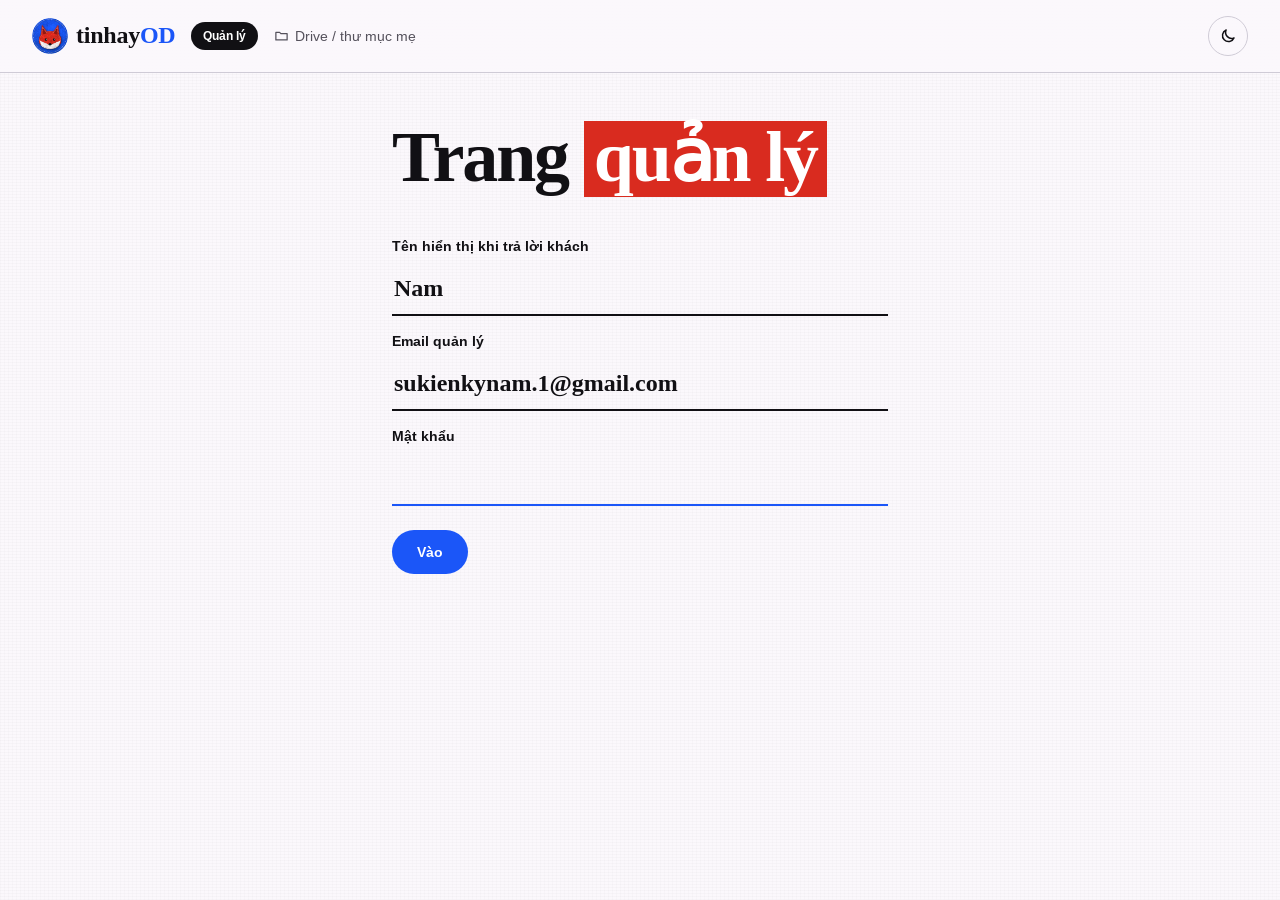
==== commit 1e037c4a: "Giao diện gọn hơn, màn mở đầu vũ trụ, ghim rơi, thương hiệu tinhayOD Co-Authored-By: Claude Opus 5.5" ====
--- a/admin.html
+++ b/admin.html
@@ -3,17 +3,19 @@
 <head>
 <meta charset="utf-8">
 <meta name="viewport" content="width=device-width, initial-scale=1, viewport-fit=cover, interactive-widget=resizes-content">
-<title>Quản lý – Review Hub</title>
+<title>Quản lý – tinhayOD</title>
 <meta name="robots" content="noindex">
 <link rel="preconnect" href="https://fonts.googleapis.com">
 <link rel="preconnect" href="https://fonts.gstatic.com" crossorigin>
-<link rel="stylesheet" href="https://fonts.googleapis.com/css2?family=Tinos:ital,wght@0,400;0,700;1,400family=Tinos:ital,wght@0,400;0,700;1,700&family=Arimo:wght@400;500;700family=Arimo:wght@400;700&display=swap">
+<link rel="stylesheet" href="https://fonts.googleapis.com/css2?family=Tinos:ital,wght@0,400;0,700;1,400&family=Arimo:wght@400;700&display=swap">
 <link rel="stylesheet" href="assets/app.css">
+<link rel="icon" href="assets/felt/logo.png">
 <script>try{var t=localStorage.getItem("rh-theme")||(matchMedia("(prefers-color-scheme: dark)").matches?"dark":"light");document.documentElement.dataset.theme=t}catch(e){}</script>
 <script src="config.js"></script>
 </head>
 <body>
-<div id="app"><div class="rh-center"><div class="rh-spin"></div>Đang tải…</div></div>
+<div id="app"><div class="rh-center"></div></div>
+<script src="assets/cosmos.js"></script>
 <script type="module" src="assets/admin.js"></script>
 </body>
 </html>
--- a/assets/app.css
+++ b/assets/app.css
@@ -49,54 +49,56 @@
 [hidden] { display: none !important; }
 
 /* ---------- khung chung ---------- */
-.rh-top { display: flex; align-items: center; gap: 16px; flex-wrap: wrap; padding: 14px 28px; border-bottom: 1.5px solid var(--ink); background: rgba(251,248,252,.92); position: sticky; top: 0; z-index: 20; backdrop-filter: blur(6px); }
+.rh-top { display: flex; align-items: center; gap: 16px; flex-wrap: wrap; padding: 16px 32px; border-bottom: 1px solid var(--line-2); background: rgba(251,248,252,.92); position: sticky; top: 0; z-index: 20; backdrop-filter: blur(6px); }
 .rh-brand { font: var(--t-h3); letter-spacing: -.01em; color: var(--ink); text-decoration: none; }
-.rh-brand span { color: var(--blue); }
+.rh-brand { display: inline-flex; align-items: center; gap: 8px; }
+.rh-logo { width: 36px; height: 36px; display: block; border-radius: 50%; }
+.rh-brand-t span { color: var(--blue); }
 .rh-crumb { font: var(--t-name); color: var(--ink-2); }
-.rh-pill { font: var(--t-label); padding: 6px 11px; border-radius: 999px; background: var(--soft); color: var(--ink-2); white-space: nowrap; }
+.rh-pill { font: var(--t-label); padding: 6px 12px; border-radius: 999px; background: var(--soft); color: var(--ink-2); white-space: nowrap; }
 .rh-pill.dark { background: var(--ink); color: var(--on-ink); }
 .rh-pill.red { background: var(--red); color: #fff; }
-.rh-btn { display: inline-flex; align-items: center; justify-content: center; gap: 8px; min-height: 44px; padding: 0 20px; border-radius: 999px; border: 1.5px solid transparent; font: var(--t-ui-b); text-decoration: none; white-space: nowrap; }
+.rh-btn { display: inline-flex; align-items: center; justify-content: center; gap: 8px; min-height: 44px; padding: 0 24px; border-radius: 999px; border: 1px solid transparent; font: var(--t-ui-b); text-decoration: none; white-space: nowrap; }
 .rh-btn.primary { background: var(--blue); color: #fff; }
 .rh-btn.primary:hover { background: #0A50F2; }
 .rh-btn.dark { background: var(--ink); color: var(--on-ink); }
-.rh-btn.outline { border-color: var(--ink); color: var(--ink); background: transparent; font-weight: 400; }
-.rh-btn.ghost { border-color: var(--line-2); background: var(--white); color: var(--ink); font-weight: 400; }
-.rh-btn.sm { min-height: 38px; padding: 0 15px; }
-.rh-btn.lg { min-height: 54px; padding: 0 30px; font-size: var(--fs-16); }
+.rh-btn.outline, .rh-btn.ghost { border-color: var(--line-2); background: transparent; color: var(--ink); font-weight: 400; }
+.rh-btn.outline:hover, .rh-btn.ghost:hover { border-color: var(--ink); }
+.rh-btn.sm { min-height: 38px; padding: 0 16px; }
+.rh-btn.lg { min-height: 54px; padding: 0 32px; font-size: var(--fs-16); }
 .rh-btn:disabled { opacity: .5; cursor: progress; }
 .rh-row { display: flex; align-items: center; gap: 12px; }
 .rh-row.wrap { flex-wrap: wrap; }
 .rh-ava { width: 32px; height: 32px; flex: 0 0 32px; border-radius: 50%; background: var(--ink); color: var(--on-ink); font: var(--t-label); display: inline-flex; align-items: center; justify-content: center; }
 .rh-user { display: flex; align-items: center; gap: 8px; background: none; border: 0; padding: 4px; font: var(--t-ui-b); min-height: 44px; }
-.rh-userbox { display: flex; align-items: center; gap: 10px; }
-.rh-back { width: 44px; height: 44px; border-radius: 50%; border: 1.5px solid var(--line-2); background: var(--white); display: inline-flex; align-items: center; justify-content: center; }
+.rh-userbox { display: flex; align-items: center; gap: 8px; }
+.rh-back { width: 44px; height: 44px; border-radius: 50%; border: 1px solid var(--line-2); background: var(--white); display: inline-flex; align-items: center; justify-content: center; }
 .rh-note { font: var(--t-ui); color: var(--ink-2); display: inline-flex; align-items: center; gap: 6px; }
-.rh-kicker { margin: 0 0 12px; font: var(--t-ui-b); color: var(--blue); }
+.rh-kicker { margin: 0 0 12px; font: var(--t-ui-b); color: var(--ink-2); }
 .rh-h1 { margin: 0; font: var(--t-h1); letter-spacing: -.03em; }
 .rh-h1 mark { display: inline-block; padding: 0 .14em .06em; }
 .rh-lead { font: italic 400 var(--fs-21)/1.4 var(--serif); color: var(--ink-2); margin: 16px 0 0; max-width: 36em; }
-.rh-main { max-width: 1180px; margin: 0 auto; padding: 48px 28px 80px; }
+.rh-main { max-width: 1180px; margin: 0 auto; padding: 48px 32px 80px; }
 .rh-main.wide { max-width: 1320px; }
 .rh-main.narrow { max-width: 560px; }
 .rh-center { min-height: 60vh; display: flex; flex-direction: column; gap: 16px; align-items: center; justify-content: center; color: var(--ink-2); }
 .rh-spin { width: 34px; height: 34px; border-radius: 50%; border: 3px solid var(--line); border-top-color: var(--blue); animation: spin 0.8s linear infinite; }
 @keyframes spin { to { transform: rotate(360deg); } }
-.rh-toast { position: fixed; left: 50%; bottom: 24px; transform: translate(-50%, 30px); opacity: 0; transition: .25s; background: var(--ink); color: var(--on-ink); padding: 12px 18px; border-radius: 10px; font: var(--t-ui); z-index: 100; pointer-events: none; max-width: 90vw; }
+.rh-toast { position: fixed; left: 50%; bottom: 24px; transform: translate(-50%, 30px); opacity: 0; transition: .25s; background: var(--ink); color: var(--on-ink); padding: 12px 16px; border-radius: 4px; font: var(--t-ui); z-index: 100; pointer-events: none; max-width: 90vw; }
 .rh-toast.show { opacity: 1; transform: translate(-50%, 0); }
 .rh-toast.err { background: var(--red); }
-.demo-bar { background: var(--blue-l); color: var(--blue-d); border-radius: 10px; padding: 10px 14px; font: var(--t-ui); margin-bottom: 32px; display: flex; flex-wrap: wrap; gap: 6px; align-items: center; }
-.demo-bar .link { color: var(--blue-d); min-height: 0; }
-.rh-chip { min-height: 42px; padding: 0 16px; border-radius: 999px; border: 1.5px solid var(--line-2); background: var(--white); font: var(--t-ui); }
+.demo-bar { background: var(--soft); color: var(--ink-2); border-radius: 4px; padding: 8px 16px; font: var(--t-ui); margin-bottom: 32px; display: flex; flex-wrap: wrap; gap: 6px; align-items: center; }
+.demo-bar .link { color: var(--blue); min-height: 0; }
+.rh-chip { min-height: 42px; padding: 0 16px; border-radius: 999px; border: 1px solid var(--line-2); background: var(--white); font: var(--t-ui); }
 .rh-chip[aria-pressed="true"] { background: var(--ink); color: var(--on-ink); border-color: var(--ink); font-weight: 700; }
 
 /* modal tên */
 .rh-modal { position: fixed; inset: 0; background: rgba(17,16,20,.45); display: flex; align-items: center; justify-content: center; z-index: 90; padding: 16px; }
-.rh-modal-card { background: var(--white); border: 1.5px solid var(--ink); border-radius: 16px; padding: 28px; width: min(480px, 100%); display: flex; flex-direction: column; gap: 12px; }
+.rh-modal-card { background: var(--white); border: 2px solid var(--ink); border-radius: 12px; padding: 32px; width: min(480px, 100%); display: flex; flex-direction: column; gap: 12px; }
 .rh-modal-card h2 { margin: 0; font: var(--t-h2); letter-spacing: -.01em; }
 .rh-modal-card .rh-sub { margin: 0; color: var(--ink-2); font: var(--t-ui); }
 .rh-modal-card label, .wel-label, .login label { font: var(--t-ui-b); margin-top: 8px; }
-.rh-modal-card input, .wel-form input, .login input { font: var(--t-h3); border: 0; border-bottom: 3px solid var(--ink); background: transparent; padding: 6px 2px; min-height: 52px; }
+.rh-modal-card input, .wel-form input, .login input { font: var(--t-h3); border: 0; border-bottom: 2px solid var(--ink); background: transparent; padding: 6px 2px; min-height: 52px; }
 .rh-modal-card input:focus, .wel-form input:focus, .login input:focus { outline: none; border-color: var(--blue); }
 .rh-modal-card .rh-row { justify-content: flex-end; margin-top: 8px; }
 
@@ -105,9 +107,9 @@
 .rh-btn.primary.danger { background: var(--red); }
 
 /* chào khách */
-.wel { max-width: 1180px; margin: 0 auto; padding: 56px 28px; display: flex; flex-wrap: wrap; gap: 64px; align-items: center; justify-content: center; min-height: calc(100vh - 80px); }
+.wel { max-width: 1180px; margin: 0 auto; padding: 48px 32px; display: flex; flex-wrap: wrap; gap: 64px; align-items: center; justify-content: center; min-height: calc(100vh - 80px); }
 .wel-art { position: relative; width: 240px; height: 360px; }
-.wel-thumb { position: absolute; border-radius: 6px; overflow: hidden; background: var(--blue); display: flex; align-items: center; justify-content: center; color: #fff; font: var(--t-h3); text-align: center; padding: 10px; }
+.wel-thumb { position: absolute; border-radius: 4px; overflow: hidden; background: var(--blue); display: flex; align-items: center; justify-content: center; color: #fff; font: var(--t-h3); text-align: center; padding: 8px; }
 .wel-thumb img { width: 100%; height: 100%; object-fit: cover; position: absolute; inset: 0; }
 .wel-thumb.front { width: 190px; height: 338px; right: 0; top: 0; box-shadow: 0 30px 60px -30px rgba(27,86,248,.7); }
 .wel-thumb.back { width: 150px; height: 266px; left: 0; bottom: 0; background: #121318; transform: rotate(-6deg); }
@@ -116,8 +118,8 @@
 
 /* lưới video của khách */
 .vgrid { display: grid; grid-template-columns: repeat(auto-fill, minmax(min(100%, 440px), 1fr)); gap: 48px; margin-top: 48px; }
-.vcard { display: flex; gap: 22px; color: var(--ink); text-decoration: none; align-items: flex-start; }
-.vcard-thumb { position: relative; flex: 0 0 150px; aspect-ratio: 9 / 16; border-radius: 5px; overflow: hidden; background: var(--blue); display: flex; align-items: center; justify-content: center; box-shadow: 0 24px 50px -26px rgba(27,86,248,.7); }
+.vcard { display: flex; gap: 24px; color: var(--ink); text-decoration: none; align-items: flex-start; }
+.vcard-thumb { position: relative; flex: 0 0 150px; aspect-ratio: 9 / 16; border-radius: 4px; overflow: hidden; background: var(--blue); display: flex; align-items: center; justify-content: center; box-shadow: 0 24px 50px -26px rgba(27,86,248,.7); }
 .vcard-thumb img { position: absolute; inset: 0; width: 100%; height: 100%; object-fit: cover; z-index: 1; }
 .vcard-fallback { color: #fff; font: var(--t-name); text-align: center; padding: 8px; }
 .vcard-ver { position: absolute; z-index: 2; top: 8px; left: 8px; background: var(--white); color: var(--ink); font: var(--t-label); padding: 4px 8px; border-radius: 999px; }
@@ -129,51 +131,52 @@
 .vcard:hover h2 { text-decoration: underline; text-decoration-thickness: 2px; text-underline-offset: 4px; }
 
 /* đăng nhập + quản lý */
-.login { display: flex; flex-direction: column; gap: 10px; margin-top: 32px; }
-.login .rh-btn { margin-top: 14px; align-self: flex-start; }
+.login { display: flex; flex-direction: column; gap: 8px; margin-top: 32px; }
+.login .rh-btn { margin-top: 16px; align-self: flex-start; }
 .login .err { color: var(--red); font: var(--t-ui-b); margin: 0; }
 .ad-hero { display: flex; flex-wrap: wrap; align-items: flex-end; gap: 24px; justify-content: space-between; margin-bottom: 40px; }
-.ad-proj { border-top: 3px solid var(--ink); padding: 22px 0 10px; margin-top: 28px; }
-.ad-proj-head { display: flex; align-items: center; gap: 14px; flex-wrap: wrap; }
-.ad-proj-name { display: flex; align-items: center; gap: 10px; background: none; border: 0; padding: 0; min-height: 44px; }
+.ad-proj { border-top: 2px solid var(--ink); padding: 24px 0 8px; margin-top: 32px; }
+.ad-proj-head { display: flex; align-items: center; gap: 16px; flex-wrap: wrap; }
+.ad-proj-name { display: flex; align-items: center; gap: 8px; background: none; border: 0; padding: 0; min-height: 44px; }
 .ad-proj-name h2 { margin: 0; font: var(--t-h2); letter-spacing: -.01em; }
 .ad-proj-name .chev { display: inline-flex; transition: transform .2s; transform: rotate(90deg); }
 .ad-proj.col .ad-proj-name .chev { transform: none; }
 .ad-proj.col .ad-proj-name h2 { color: var(--mute); }
 .ad-rows { margin-top: 16px; }
-.ad-row { display: flex; flex-wrap: wrap; align-items: center; gap: 18px; padding: 14px 0; border-top: 1px solid var(--line); }
-.ad-thumb { width: 54px; height: 96px; border-radius: 3px; background: var(--blue); overflow: hidden; flex: 0 0 auto; }
+.ad-row { display: flex; flex-wrap: wrap; align-items: center; gap: 16px; padding: 16px 0; border-top: 1px solid var(--line); }
+.ad-thumb { width: 54px; height: 96px; border-radius: 4px; background: var(--blue); overflow: hidden; flex: 0 0 auto; }
 .ad-thumb img { width: 100%; height: 100%; object-fit: cover; display: block; }
 .ad-name { flex: 1 1 240px; min-width: 0; display: flex; flex-direction: column; gap: 4px; }
 .ad-name a { font: var(--t-name); color: var(--ink); text-decoration: none; }
 .ad-name a:hover { text-decoration: underline; }
 .ad-vers { display: flex; gap: 6px; flex-wrap: wrap; }
-.ad-ver { font: var(--t-ui); padding: 8px 11px; border-radius: 6px; background: var(--soft); color: var(--ink-2); text-decoration: none; min-height: 34px; display: inline-flex; align-items: center; }
+.ad-ver { font: var(--t-ui); padding: 8px 12px; border-radius: 4px; background: var(--soft); color: var(--ink-2); text-decoration: none; min-height: 34px; display: inline-flex; align-items: center; }
 .ad-ver.last { background: var(--blue); color: #fff; font-weight: 700; }
 .ad-count { width: 150px; font: var(--t-ui); }
 .ad-last { width: 170px; }
 
 /* ---------- màn hình review ---------- */
 .rv { height: 100vh; height: 100dvh; display: flex; flex-direction: column; }
-.rv-top { position: static; gap: 14px; }
-.rv-title { display: flex; align-items: baseline; gap: 10px; min-width: 0; flex-wrap: wrap; }
+.rv-top { position: static; gap: 16px; }
+.rv-title { display: flex; align-items: baseline; gap: 8px; min-width: 0; flex-wrap: wrap; }
 .rv-proj { font: var(--t-ui); color: var(--ink-2); }
 .rv-vname { font: var(--t-name); }
-.rv-vers { display: flex; border: 1.5px solid var(--ink); border-radius: 999px; overflow: hidden; flex: 0 0 auto; }
-.rv-vers button { border: 0; background: var(--white); color: var(--ink-2); padding: 0 13px; min-height: 36px; font: var(--t-ui); border-left: 1px solid var(--line); }
+.rv-vers { display: flex; border: 1px solid var(--line-2); border-radius: 999px; overflow: hidden; flex: 0 0 auto; }
+.rv-vers button { border: 0; background: var(--white); color: var(--ink-2); padding: 0 12px; min-height: 36px; font: var(--t-ui); border-left: 1px solid var(--line); }
 .rv-vers button:first-child { border-left: 0; }
 .rv-vers button[aria-pressed="true"] { background: var(--blue); color: #fff; font-weight: 700; }
 .rv-body { flex: 1 1 auto; display: flex; min-height: 0; }
-.rv-main { flex: 1 1 auto; min-width: 0; display: flex; flex-direction: column; align-items: stretch; padding: 16px 24px 14px; gap: 12px; }
-.rv-tip { align-self: center; display: flex; flex-wrap: wrap; gap: 6px 16px; align-items: center; font: var(--t-meta); color: var(--ink-2); border: 1px solid var(--line); background: var(--white); border-radius: 999px; padding: 7px 16px; }
-.rv-tip b { color: var(--blue); }
-.rv-stagewrap { flex: 1 1 auto; min-height: 0; display: flex; gap: 14px; }
-.rv-tools { display: flex; flex-direction: column; gap: 6px; background: var(--white); border: 1.5px solid var(--ink); border-radius: 14px; padding: 8px; align-self: center; }
-.rv-tool { width: 44px; height: 44px; border-radius: 10px; border: 0; background: var(--white); display: flex; align-items: center; justify-content: center; color: var(--ink); }
+.rv-main { flex: 1 1 auto; min-width: 0; display: flex; flex-direction: column; align-items: stretch; padding: 16px 24px 16px; gap: 12px; }
+.rv-tip { align-self: center; display: flex; flex-wrap: wrap; gap: 6px 16px; align-items: center; font: var(--t-meta); color: var(--ink-2); border: 1px solid var(--line); background: var(--white); border-radius: 999px; padding: 8px 16px; }
+.rv-tip b { color: var(--ink); }
+.rv-help { font: var(--t-ui-b); }
+.rv-stagewrap { flex: 1 1 auto; min-height: 0; display: flex; gap: 16px; }
+.rv-tools { max-height: 100%; overflow-y: auto; display: flex; flex-direction: column; gap: 6px; background: var(--white); border: 1px solid var(--line-2); border-radius: 12px; padding: 8px; align-self: center; }
+.rv-tool { width: 44px; height: 44px; border-radius: 4px; border: 0; background: var(--white); display: flex; align-items: center; justify-content: center; color: var(--ink); }
 .rv-tool:hover { background: var(--soft); }
 .rv-tool[aria-pressed="true"] { background: var(--ink); color: var(--on-ink); }
 .rv-tools-sep { height: 1px; background: var(--line); margin: 2px 4px; }
-.rv-color { width: 44px; height: 34px; border: 0; background: none; display: flex; align-items: center; justify-content: center; border-radius: 8px; }
+.rv-color { width: 44px; height: 34px; border: 0; background: none; display: flex; align-items: center; justify-content: center; border-radius: 4px; }
 .rv-color span { width: 22px; height: 22px; border-radius: 50%; box-shadow: inset 0 0 0 1px rgba(17,16,20,.25); }
 .rv-color[aria-pressed="true"] span { box-shadow: 0 0 0 3px var(--white), 0 0 0 5px var(--ink); }
 .rv-stagebox { position: relative; flex: 1 1 auto; min-width: 0; min-height: 0; display: flex; align-items: center; justify-content: center; }
@@ -190,12 +193,12 @@
 .rv-pin.sel span { background: #fff; color: var(--blue); border-color: var(--blue); box-shadow: 0 0 0 4px rgba(255,255,255,.6), 0 4px 12px rgba(0,0,0,.35); }
 .rv-pin.draft span { background: var(--red); box-shadow: 0 0 0 6px rgba(217,43,31,.3); }
 .rv-pin.draft { pointer-events: none; }
-.rv-label { position: absolute; left: 0; top: 0; max-width: 85%; background: var(--surface-ink); color: #fff; font: var(--t-ui-b); padding: 7px 11px; border-radius: 0 0 8px 0; pointer-events: none; }
-.rv-loading { position: absolute; inset: auto; color: var(--ink-2); background: var(--white); border: 1px solid var(--line); border-radius: 10px; padding: 10px 14px; font: var(--t-ui); max-width: 320px; text-align: center; }
-.rv-quick { position: absolute; z-index: 5; width: 330px; background: var(--white); border: 1.5px solid var(--ink); border-radius: 12px; box-shadow: 0 20px 40px -18px rgba(17,16,20,.45); padding: 14px; display: flex; flex-direction: column; gap: 10px; }
+.rv-label { position: absolute; left: 0; top: 0; max-width: 85%; background: var(--surface-ink); color: #fff; font: var(--t-ui-b); padding: 8px 12px; border-radius: 0 0 4px 0; pointer-events: none; }
+.rv-loading { position: absolute; inset: auto; color: var(--ink-2); background: var(--white); border: 1px solid var(--line); border-radius: 4px; padding: 8px 16px; font: var(--t-ui); max-width: 320px; text-align: center; }
+.rv-quick { position: absolute; z-index: 5; width: 330px; background: var(--white); border: 2px solid var(--ink); border-radius: 12px; box-shadow: 0 20px 40px -18px rgba(17,16,20,.45); padding: 16px; display: flex; flex-direction: column; gap: 8px; }
 .rv-quick-title, .rv-gen-label { font: var(--t-label); color: var(--red); }
-.rv-gen-label { color: var(--blue); }
-.rv-quick textarea, .rv-composer textarea, .rv-reply textarea { width: 100%; font: var(--t-read); border: 0; border-bottom: 2px solid var(--ink); resize: none; padding: 2px 0 6px; background: transparent; }
+.rv-gen-label { color: var(--ink-2); }
+.rv-quick textarea, .rv-composer textarea, .rv-reply textarea { width: 100%; font: var(--t-read); border: 0; border-bottom: 1px solid var(--line-2); resize: none; padding: 2px 0 6px; background: transparent; }
 .rv-quick textarea:focus, .rv-composer textarea:focus, .rv-reply textarea:focus { outline: none; border-color: var(--blue); }
 .rv-quick-row { display: flex; align-items: center; gap: 8px; }
 .rv-composer .rv-quick-row, .rv-reply .rv-quick-row { flex-wrap: wrap; }
@@ -203,7 +206,7 @@
 .rv-ctrl { display: flex; flex-direction: column; gap: 6px; width: 100%; max-width: 900px; align-self: center; }
 .rv-tl { --sh: 0px; position: relative; height: calc(30px + var(--sh)); cursor: pointer; touch-action: none; }
 .rv-tl.has-strip { --sh: 50px; }
-.rv-strip { position: absolute; left: 0; top: 0; width: 100%; height: calc(var(--sh) - 6px); border-radius: 6px; background: var(--line); display: block; pointer-events: none; }
+.rv-strip { position: absolute; left: 0; top: 0; width: 100%; height: calc(var(--sh) - 6px); border-radius: 4px; background: var(--line); display: block; pointer-events: none; }
 .rv-tl:not(.has-strip) .rv-strip { display: none; }
 .rv-tl-track { position: absolute; left: 0; right: 0; top: calc(18px + var(--sh)); height: 5px; background: var(--line); border-radius: 3px; }
 .rv-tl-prog { position: absolute; left: 0; top: calc(18px + var(--sh)); height: 5px; background: var(--blue); border-radius: 3px; pointer-events: none; }
@@ -211,71 +214,92 @@
 .rv-tl-marks { position: absolute; left: 0; right: 0; bottom: 0; top: var(--sh); }
 .rv-tl-head::after { content: ''; position: absolute; left: 50%; bottom: calc(100% + 3px); width: 2px; margin-left: -1px; height: calc(var(--sh) + 6px); background: var(--blue); border-radius: 1px; box-shadow: 0 0 0 1px rgba(255,255,255,.7); opacity: 0; }
 .rv-tl.has-strip .rv-tl-head::after { opacity: 1; }
-.rv-tl-pop { position: absolute; bottom: calc(100% + 8px); transform: translateX(-50%); z-index: 30; pointer-events: none; display: flex; flex-direction: column; align-items: center; gap: 4px; padding: 4px; background: var(--ink); border-radius: 8px; box-shadow: 0 6px 18px rgba(0,0,0,.25); }
+.rv-tl-pop { position: absolute; bottom: calc(100% + 8px); transform: translateX(-50%); z-index: 30; pointer-events: none; display: flex; flex-direction: column; align-items: center; gap: 4px; padding: 4px; background: var(--ink); border-radius: 4px; box-shadow: 0 6px 18px rgba(0,0,0,.25); }
 .rv-tl-pop[hidden] { display: none; }
-.rv-pop-img { display: block; border-radius: 5px; background: #000; }
+.rv-pop-img { display: block; border-radius: 4px; background: #000; }
 .rv-pop-time { font: var(--t-label); color: var(--paper); padding: 2px 4px 3px; font-variant-numeric: tabular-nums; }
 .rv-mark { position: absolute; top: 0; width: 14px; height: 14px; margin-left: -7px; border-radius: 50%; border: 2px solid #fff; padding: 0; background: var(--red); box-shadow: 0 1px 3px rgba(0,0,0,.25); }
 .rv-mark::before { content: ''; position: absolute; inset: -8px; }
 .rv-mark.done { background: #B8BDCB; }
 .rv-mark.sel { background: var(--blue); }
-.rv-ctrl-row { display: flex; align-items: center; gap: 10px; flex-wrap: wrap; }
-.rv-icon { width: 44px; height: 44px; border-radius: 50%; border: 1.5px solid var(--line-2); background: var(--white); display: inline-flex; align-items: center; justify-content: center; }
+.rv-ctrl-row { display: flex; align-items: center; gap: 8px; flex-wrap: wrap; }
+.rv-icon { width: 44px; height: 44px; border-radius: 50%; border: 1px solid var(--line-2); background: var(--white); display: inline-flex; align-items: center; justify-content: center; }
 .rv-play { width: 52px; height: 52px; border-radius: 50%; border: 0; background: var(--ink); color: var(--on-ink); display: inline-flex; align-items: center; justify-content: center; }
 .rv-time { font: var(--t-time); margin-left: 6px; font-variant-numeric: tabular-nums; }
 .rv-time span { color: var(--mute); font-weight: 400; }
 .rv-frame { font: var(--t-meta); color: var(--mute); font-variant-numeric: tabular-nums; }
-.rv-speed { min-height: 40px; border: 1.5px solid var(--line-2); border-radius: 999px; padding: 0 10px; background: var(--white); font: var(--t-ui); }
-
-.rv-side { flex: 0 0 420px; max-width: 460px; border-left: 1.5px solid var(--ink); background: var(--white); display: flex; flex-direction: column; min-height: 0; }
-.rv-side-head { padding: 14px 22px 0; display: flex; align-items: flex-end; gap: 18px; border-bottom: 1px solid var(--line); flex-wrap: wrap; }
-.rv-export { display: flex; align-items: center; gap: 8px; padding: 10px 22px; border-bottom: 1px solid var(--line); flex-wrap: wrap; }
-.rv-export-l { font: var(--t-label); color: var(--blue); margin-right: auto; }
-.rv-count { margin: 0; padding: 10px 0 12px; font: var(--t-ui-b); white-space: nowrap; }
+.rv-speed { min-height: 40px; border: 1px solid var(--line-2); border-radius: 999px; padding: 0 8px; background: var(--white); font: var(--t-ui); }
+
+.rv-side { flex: 0 0 420px; max-width: 460px; border-left: 1px solid var(--line-2); background: var(--white); display: flex; flex-direction: column; min-height: 0; }
+.rv-side-head { padding: 16px 24px 0; display: flex; align-items: flex-end; gap: 16px; border-bottom: 1px solid var(--line); flex-wrap: wrap; }
+.rv-export { display: flex; align-items: center; gap: 8px; padding: 8px 24px; border-bottom: 1px solid var(--line); flex-wrap: wrap; }
+.rv-export-l { font: var(--t-label); color: var(--ink-2); margin-right: auto; }
+.rv-count { margin: 0; padding: 8px 0 12px; font: var(--t-ui-b); white-space: nowrap; }
 .rv-tabs { display: flex; gap: 16px; }
-.rv-tabs button { background: none; border: 0; border-bottom: 3px solid transparent; padding: 10px 0; min-height: 44px; font: var(--t-ui); color: var(--ink-2); }
+.rv-tabs button { background: none; border: 0; border-bottom: 2px solid transparent; padding: 8px 0; min-height: 44px; font: var(--t-ui); color: var(--ink-2); }
 .rv-tabs button[aria-selected="true"] { border-bottom-color: var(--blue); color: var(--ink); font-weight: 700; }
-.rv-list { flex: 1 1 auto; overflow: auto; padding: 6px 22px 10px; }
-.rv-empty { color: var(--ink-2); font: italic var(--t-read); padding: 28px 0; }
-.rv-c { padding: 14px 0; border-bottom: 1px solid var(--line); display: flex; flex-direction: column; gap: 8px; cursor: pointer; }
-.rv-c.sel { background: var(--blue-l); margin: 6px -14px; padding: 14px; border-radius: 10px; border-bottom-color: transparent; }
-.rv-c.editing { outline: 2px dashed var(--red); outline-offset: -2px; border-radius: 10px; margin: 6px -14px; padding: 14px; }
-.rv-c-top { display: flex; align-items: center; gap: 10px; }
+.rv-list { flex: 1 1 auto; overflow: auto; padding: 6px 24px 8px; }
+.rv-empty { color: var(--ink-2); font: italic var(--t-read); padding: 32px 0; }
+.rv-c { padding: 16px 0; border-bottom: 1px solid var(--line); display: flex; flex-direction: column; gap: 8px; cursor: pointer; }
+.rv-c.sel { background: var(--blue-l); margin: 6px -14px; padding: 16px; border-radius: 4px; border-bottom-color: transparent; }
+.rv-c.editing { outline: 2px dashed var(--red); outline-offset: -2px; border-radius: 4px; margin: 6px -14px; padding: 16px; }
+.rv-c-top { display: flex; align-items: center; gap: 8px; }
 .rv-c-who { display: flex; flex-direction: column; font: var(--t-ui); min-width: 0; }
 .rv-ago { font: var(--t-meta); color: var(--mute); }
-.rv-tc { font: var(--t-label); font-variant-numeric: tabular-nums; padding: 0 10px; min-height: 30px; border-radius: 999px; border: 0; background: var(--ink); color: var(--on-ink); white-space: nowrap; }
-.rv-c.sel .rv-tc { background: var(--blue); }
+.rv-tc { font: var(--t-label); font-variant-numeric: tabular-nums; padding: 0 8px; min-height: 32px; border-radius: 999px; border: 1px solid var(--line-2); background: transparent; color: var(--ink-2); white-space: nowrap; }
+.rv-tc:hover { border-color: var(--ink); color: var(--ink); }
+.rv-c.sel .rv-tc { background: var(--blue); border-color: var(--blue); color: #fff; }
 .rv-c-text { margin: 0; font: var(--t-read); white-space: pre-wrap; overflow-wrap: anywhere; }
 .rv-c-text.muted { color: var(--red); font: italic var(--t-reply); }
 .rv-c.is-done .rv-c-text { color: var(--mute); text-decoration: line-through; }
-.rv-c-act { display: flex; align-items: center; gap: 14px; flex-wrap: wrap; font: var(--t-ui); color: var(--ink-2); }
+.rv-c-act { display: flex; align-items: center; gap: 16px; flex-wrap: wrap; font: var(--t-ui); color: var(--ink-2); }
 .rv-badge { display: inline-flex; align-items: center; gap: 5px; color: var(--red); font-weight: 700; }
 .rv-check { display: inline-flex; align-items: center; gap: 6px; font: var(--t-ui); min-height: 32px; cursor: pointer; }
 .rv-check input { width: 18px; height: 18px; accent-color: var(--blue); }
-.rv-reply { margin-left: 18px; padding: 8px 0 4px 12px; border-left: 2px solid var(--line); display: flex; flex-direction: column; gap: 4px; cursor: default; }
+.rv-reply { margin-left: 16px; padding: 8px 0 4px 12px; border-left: 2px solid var(--line); display: flex; flex-direction: column; gap: 4px; cursor: default; }
 .rv-reply-top { display: flex; align-items: center; gap: 8px; font: var(--t-ui); }
 .rv-reply p { margin: 0; font: var(--t-reply); white-space: pre-wrap; overflow-wrap: anywhere; }
 .rv-reply.editing { gap: 8px; }
-.rv-old { padding: 0 22px; }
-.rv-old-btn { width: 100%; display: flex; align-items: center; gap: 8px; background: var(--soft); border: 0; border-radius: 10px; padding: 12px 14px; margin: 8px 0; font: var(--t-ui); color: var(--ink-2); text-align: left; min-height: 44px; }
+.rv-old { padding: 0 24px; }
+.rv-old-btn { width: 100%; display: flex; align-items: center; gap: 8px; background: var(--soft); border: 0; border-radius: 4px; padding: 12px 16px; margin: 8px 0; font: var(--t-ui); color: var(--ink-2); text-align: left; min-height: 44px; }
 .rv-old-btn b { color: var(--ink); }
 .rv-old-btn .chev { display: inline-flex; transition: transform .2s; }
 .rv-old-btn[aria-expanded="true"] .chev { transform: rotate(90deg); }
 .rv-old-list { max-height: 260px; overflow: auto; opacity: .85; }
-.rv-composer { border-top: 1.5px solid var(--ink); padding: 14px 22px 18px; display: flex; flex-direction: column; gap: 10px; }
+.rv-composer { border-top: 1px solid var(--line-2); padding: 16px 24px 16px; display: flex; flex-direction: column; gap: 8px; }
 
 /* ---------- khung nhận xét bám ghim ---------- */
-.rv-quick.up::before, .rv-quick.down::after { content: ''; position: absolute; left: var(--ax, 50%); width: 14px; height: 14px; margin-left: -7px; background: var(--white); border: 1.5px solid var(--ink); transform: rotate(45deg); }
+.rv-quick.up::before, .rv-quick.down::after { content: ''; position: absolute; left: var(--ax, 50%); width: 14px; height: 14px; margin-left: -7px; background: var(--white); border: 2px solid var(--ink); transform: rotate(45deg); }
 .rv-quick.up::before { top: -8.5px; border-right: 0; border-bottom: 0; }
 .rv-quick.down::after { bottom: -8.5px; border-left: 0; border-top: 0; }
+
+/* ---------- màn mở đầu vũ trụ (assets/cosmos.js) ---------- */
+.cosmos { position: fixed; inset: 0; z-index: 1000; background: radial-gradient(circle at 50% 50%, #102766 0%, #0A0F2E 38%, #06060F 75%, #030306 100%); overflow: hidden; }
+.cosmos canvas { position: absolute; inset: 0; display: block; }
+.cosmos::after { content: ''; position: absolute; left: 50%; top: 50%; width: calc(var(--ring, 0px) * 2); height: calc(var(--ring, 0px) * 2); transform: translate(-50%, -50%); border-radius: 50%; box-shadow: 0 0 48px 16px rgba(120,170,255,.75), inset 0 0 24px 4px rgba(255,255,255,.7); pointer-events: none; }
+.cosmos-cap { position: absolute; left: 0; right: 0; top: calc(50% + 96px); text-align: center; font: var(--t-name); color: rgba(235,240,255,.6); animation: cosmos-breathe 2.4s ease-in-out infinite; }
+@keyframes cosmos-breathe { 50% { opacity: .35; } }
+html.cosmos-on #app { opacity: 0; }
+html.cosmos-reveal #app > * { animation: rh-enter .8s cubic-bezier(.2,.7,.2,1) both; }
+@keyframes rh-enter { from { opacity: 0; transform: scale(.965); filter: blur(8px); } to { opacity: 1; transform: none; filter: none; } }
+@media (prefers-reduced-motion: reduce) { .cosmos { display: none; } html.cosmos-on #app { opacity: 1; } }
+
+/* ---------- ghim rơi xuống khi bấm vào video (chuyển động duy nhất của trang review) ---------- */
+.rv-pin.drop { animation: pin-drop .5s cubic-bezier(.25,1.5,.5,1) both; transform-origin: 50% 100%; }
+.rv-pin.drop span { animation: pin-ring .7s ease-out both; }
+@keyframes pin-drop { 0% { transform: translateY(-36px) scale(.6); opacity: 0; } 55% { opacity: 1; } 100% { transform: none; } }
+@keyframes pin-ring { 0%, 35% { box-shadow: 0 0 0 0 rgba(217,43,31,.6); } 70% { box-shadow: 0 0 0 16px rgba(217,43,31,0); } 100% { box-shadow: 0 0 0 6px rgba(217,43,31,.3); } }
+.rv-quick.pop { animation: quick-pop .28s .16s cubic-bezier(.2,.7,.2,1) both; }
+@keyframes quick-pop { from { opacity: 0; transform: translateY(6px); } to { opacity: 1; transform: none; } }
+@media (prefers-reduced-motion: reduce) { .rv-pin.drop, .rv-pin.drop span, .rv-quick.pop { animation: none; } }
 
 /* ---------- so sánh phiên bản ---------- */
 .rv-cmp-btn[aria-pressed="true"] { background: var(--blue); border-color: var(--blue); color: #fff; }
 .rv.is-admin .rv-cmp-btn:not([aria-pressed="true"]) { background: transparent; border-color: rgba(255,255,255,.3); color: #fff; }
-.cmp { flex: 1 1 auto; min-width: 0; display: flex; flex-direction: column; padding: 16px 24px 14px; gap: 14px; }
+.cmp { flex: 1 1 auto; min-width: 0; display: flex; flex-direction: column; padding: 16px 24px 16px; gap: 16px; }
 .cmp-grid { flex: 1 1 auto; min-height: 0; display: grid; grid-template-columns: 1fr 1fr; gap: 24px; }
 .cmp-side { min-width: 0; min-height: 0; display: flex; flex-direction: column; gap: 8px; }
-.cmp-head { display: flex; align-items: center; gap: 10px; }
+.cmp-head { display: flex; align-items: center; gap: 8px; }
 .cmp-time { font: var(--t-ui-b); font-variant-numeric: tabular-nums; }
 .cmp-time span { color: var(--mute); font-weight: 400; }
 .cmp-box { position: relative; flex: 1 1 auto; min-height: 0; display: flex; align-items: center; justify-content: center; }
@@ -287,10 +311,10 @@
 .cmp-status { font: var(--t-ui); color: var(--ink-2); }
 
 /* ---------- ghi chú phiên bản ---------- */
-.rv-note { margin: 16px 22px 0; padding: 14px 16px; background: var(--blue-l); border-radius: 12px; display: flex; flex-direction: column; gap: 8px; }
-.rv-note-head { display: flex; align-items: center; gap: 10px; font: var(--t-meta); flex-wrap: wrap; }
-.rv-note-head b { font: var(--t-label); color: var(--blue-d); }
-.rv-note-head .link { min-height: 28px; padding: 0; color: var(--blue-d); }
+.rv-note { margin: 16px 24px 0; padding: 16px 16px; background: var(--soft); border-radius: 12px; display: flex; flex-direction: column; gap: 8px; }
+.rv-note-head { display: flex; align-items: center; gap: 8px; font: var(--t-meta); flex-wrap: wrap; }
+.rv-note-head b { font: var(--t-label); color: var(--ink); }
+.rv-note-head .link { min-height: 28px; padding: 0; color: var(--blue); }
 .rv-note-text { margin: 0; font: var(--t-read); white-space: pre-wrap; overflow-wrap: anywhere; }
 .rv-note-text.muted { color: var(--ink-2); font: italic var(--t-reply); }
 .rv-note textarea { width: 100%; font: var(--t-read); border: 0; border-bottom: 2px solid var(--ink); background: transparent; resize: vertical; padding: 4px 0 6px; }
@@ -320,7 +344,7 @@
 .rv.is-admin .rv-ava-felt { box-shadow: 0 0 0 2px var(--surface-ink); }
 
 /* ---------- giao diện tối ---------- */
-.rh-theme { width: 40px; height: 40px; border-radius: 50%; border: 1.5px solid var(--line-2); background: transparent; color: inherit; display: inline-flex; align-items: center; justify-content: center; flex: 0 0 auto; }
+.rh-theme { width: 40px; height: 40px; border-radius: 50%; border: 1px solid var(--line-2); background: transparent; color: inherit; display: inline-flex; align-items: center; justify-content: center; flex: 0 0 auto; }
 .is-admin .rh-theme { border-color: rgba(255,255,255,.3); color: #fff; }
 :root[data-theme="dark"] {
   color-scheme: dark;
@@ -351,15 +375,15 @@
 /* ---------- điện thoại / màn hẹp ---------- */
 @media (max-width: 900px) {
   .rv-tl.has-strip { --sh: 40px; }
-  .rh-top { padding: 10px 14px; gap: 10px; }
+  .rh-top { padding: 8px 16px; gap: 8px; }
   .rh-hide-sm { display: none !important; }
-  .rh-main { padding: 28px 16px 60px; }
-  .vgrid { grid-template-columns: 1fr; gap: 28px; }
+  .rh-main { padding: 32px 16px 64px; }
+  .vgrid { grid-template-columns: 1fr; gap: 32px; }
   .vcard-thumb { flex-basis: 112px; }
   .ad-proj-name h2 { font-size: var(--fs-24); }
   .rh-h1 { font-size: var(--fs-48); }
   .ad-count, .ad-last { width: auto; }
-  .ad-row { gap: 10px 14px; }
+  .ad-row { gap: 8px 16px; }
 
   .rv { height: auto; min-height: 100dvh; }
   .rv-top { flex-wrap: wrap; }
@@ -372,10 +396,10 @@
   .rh-user-name { display: none; }
   .rv-viewers-n { display: none; }
   .rv-body { flex-direction: column; }
-  .rv-main { padding: 10px 10px 8px; gap: 8px; }
-  .rv-tip { display: none; }
-  .cmp { padding: 10px 10px 12px; }
-  .cmp-grid { gap: 10px; min-height: 62vh; }
+  .rv-main { padding: 8px 8px 8px; gap: 8px; }
+  .rv-tip, .rv-help { display: none; }
+  .cmp { padding: 8px 8px 12px; }
+  .cmp-grid { gap: 8px; min-height: 62vh; }
   .cmp-status { flex-basis: 100%; order: 9; }
   .rv-top::after { content: ''; flex-basis: 100%; order: 4; }
   .rv-vers { flex: 1 1 0; width: auto; }
@@ -390,14 +414,14 @@
   .rv-stagebox { flex: 0 0 auto; }
   .rv-time { font-size: var(--fs-18); }
   .rv-frame { display: none; }
-  .rv-side { flex: 1 1 auto; max-width: none; border-left: 0; border-top: 1.5px solid var(--ink); border-radius: 18px 18px 0 0; }
-  .rv-side-head { padding: 14px 16px 0; }
+  .rv-side { flex: 1 1 auto; max-width: none; border-left: 0; border-top: 1px solid var(--line-2); border-radius: 12px 12px 0 0; }
+  .rv-side-head { padding: 16px 16px 0; }
   .rv-list { overflow: visible; padding: 4px 16px 8px; }
   .rv-old { padding: 0 16px; }
-  .rv-composer { padding: 12px 16px 20px; }
+  .rv-composer { padding: 12px 16px 24px; }
   .rv-hint { display: none; }
   .rv-note { margin: 12px 16px 0; }
   .rh-modal-card h2 { font-size: var(--fs-24); }
-  .wel { gap: 28px; padding: 24px 16px; min-height: 0; }
+  .wel { gap: 32px; padding: 24px 16px; min-height: 0; }
   .wel-art { display: none; }
 }
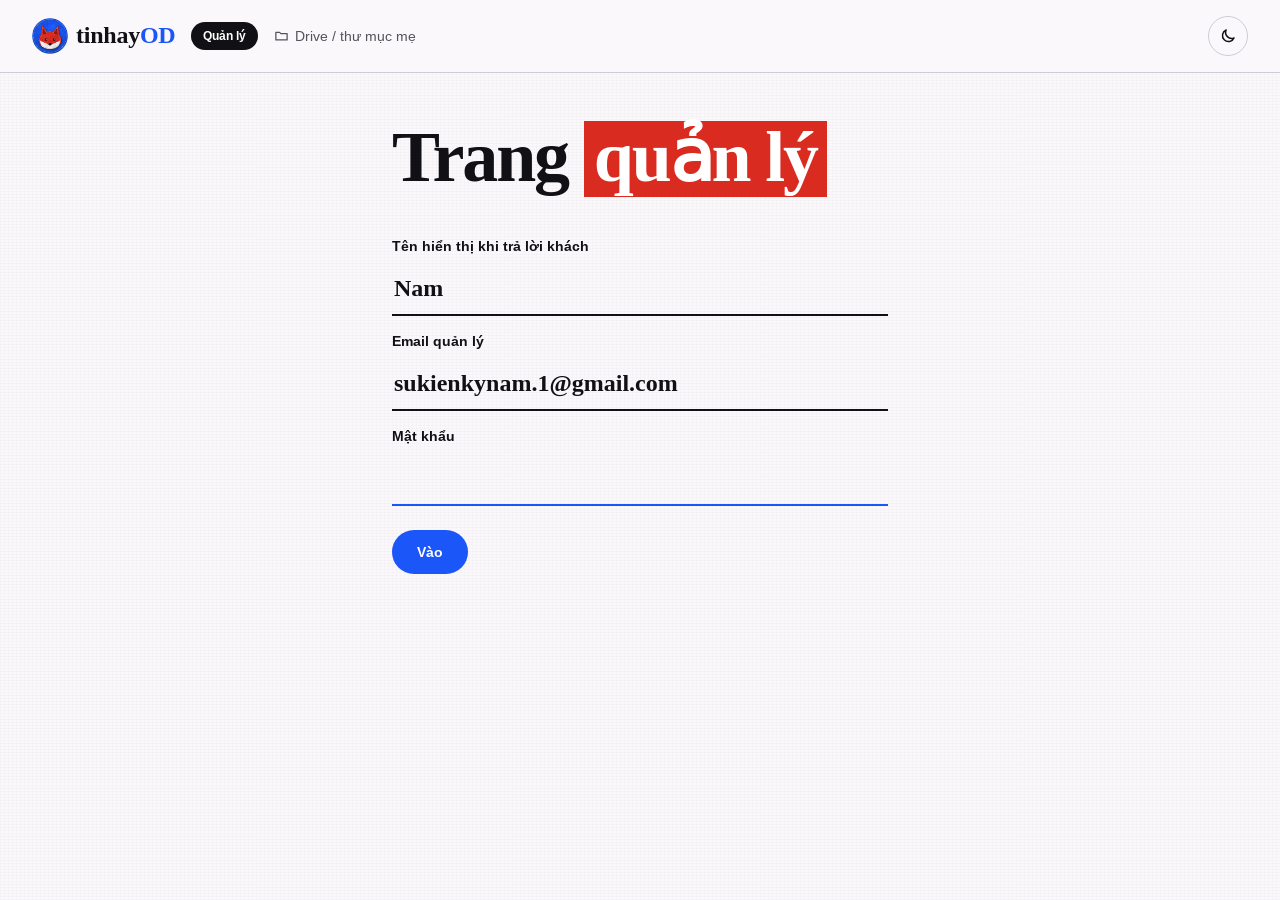
==== commit f087efb0: "Bỏ màn mở đầu vũ trụ Co-Authored-By: Claude Opus 5.5 <noreply@anthropic.com> Claude-Session: https:/" ====
--- a/admin.html
+++ b/admin.html
@@ -14,8 +14,7 @@
 <script src="config.js"></script>
 </head>
 <body>
-<div id="app"><div class="rh-center"></div></div>
-<script src="assets/cosmos.js"></script>
+<div id="app"><div class="rh-center"><div class="rh-spin"></div>Đang tải…</div></div>
 <script type="module" src="assets/admin.js"></script>
 </body>
 </html>
--- a/assets/app.css
+++ b/assets/app.css
@@ -273,17 +273,6 @@
 .rv-quick.up::before { top: -8.5px; border-right: 0; border-bottom: 0; }
 .rv-quick.down::after { bottom: -8.5px; border-left: 0; border-top: 0; }
 
-/* ---------- màn mở đầu vũ trụ (assets/cosmos.js) ---------- */
-.cosmos { position: fixed; inset: 0; z-index: 1000; background: radial-gradient(circle at 50% 50%, #102766 0%, #0A0F2E 38%, #06060F 75%, #030306 100%); overflow: hidden; }
-.cosmos canvas { position: absolute; inset: 0; display: block; }
-.cosmos::after { content: ''; position: absolute; left: 50%; top: 50%; width: calc(var(--ring, 0px) * 2); height: calc(var(--ring, 0px) * 2); transform: translate(-50%, -50%); border-radius: 50%; box-shadow: 0 0 48px 16px rgba(120,170,255,.75), inset 0 0 24px 4px rgba(255,255,255,.7); pointer-events: none; }
-.cosmos-cap { position: absolute; left: 0; right: 0; top: calc(50% + 96px); text-align: center; font: var(--t-name); color: rgba(235,240,255,.6); animation: cosmos-breathe 2.4s ease-in-out infinite; }
-@keyframes cosmos-breathe { 50% { opacity: .35; } }
-html.cosmos-on #app { opacity: 0; }
-html.cosmos-reveal #app > * { animation: rh-enter .8s cubic-bezier(.2,.7,.2,1) both; }
-@keyframes rh-enter { from { opacity: 0; transform: scale(.965); filter: blur(8px); } to { opacity: 1; transform: none; filter: none; } }
-@media (prefers-reduced-motion: reduce) { .cosmos { display: none; } html.cosmos-on #app { opacity: 1; } }
-
 /* ---------- ghim rơi xuống khi bấm vào video (chuyển động duy nhất của trang review) ---------- */
 .rv-pin.drop { animation: pin-drop .5s cubic-bezier(.25,1.5,.5,1) both; transform-origin: 50% 100%; }
 .rv-pin.drop span { animation: pin-ring .7s ease-out both; }
